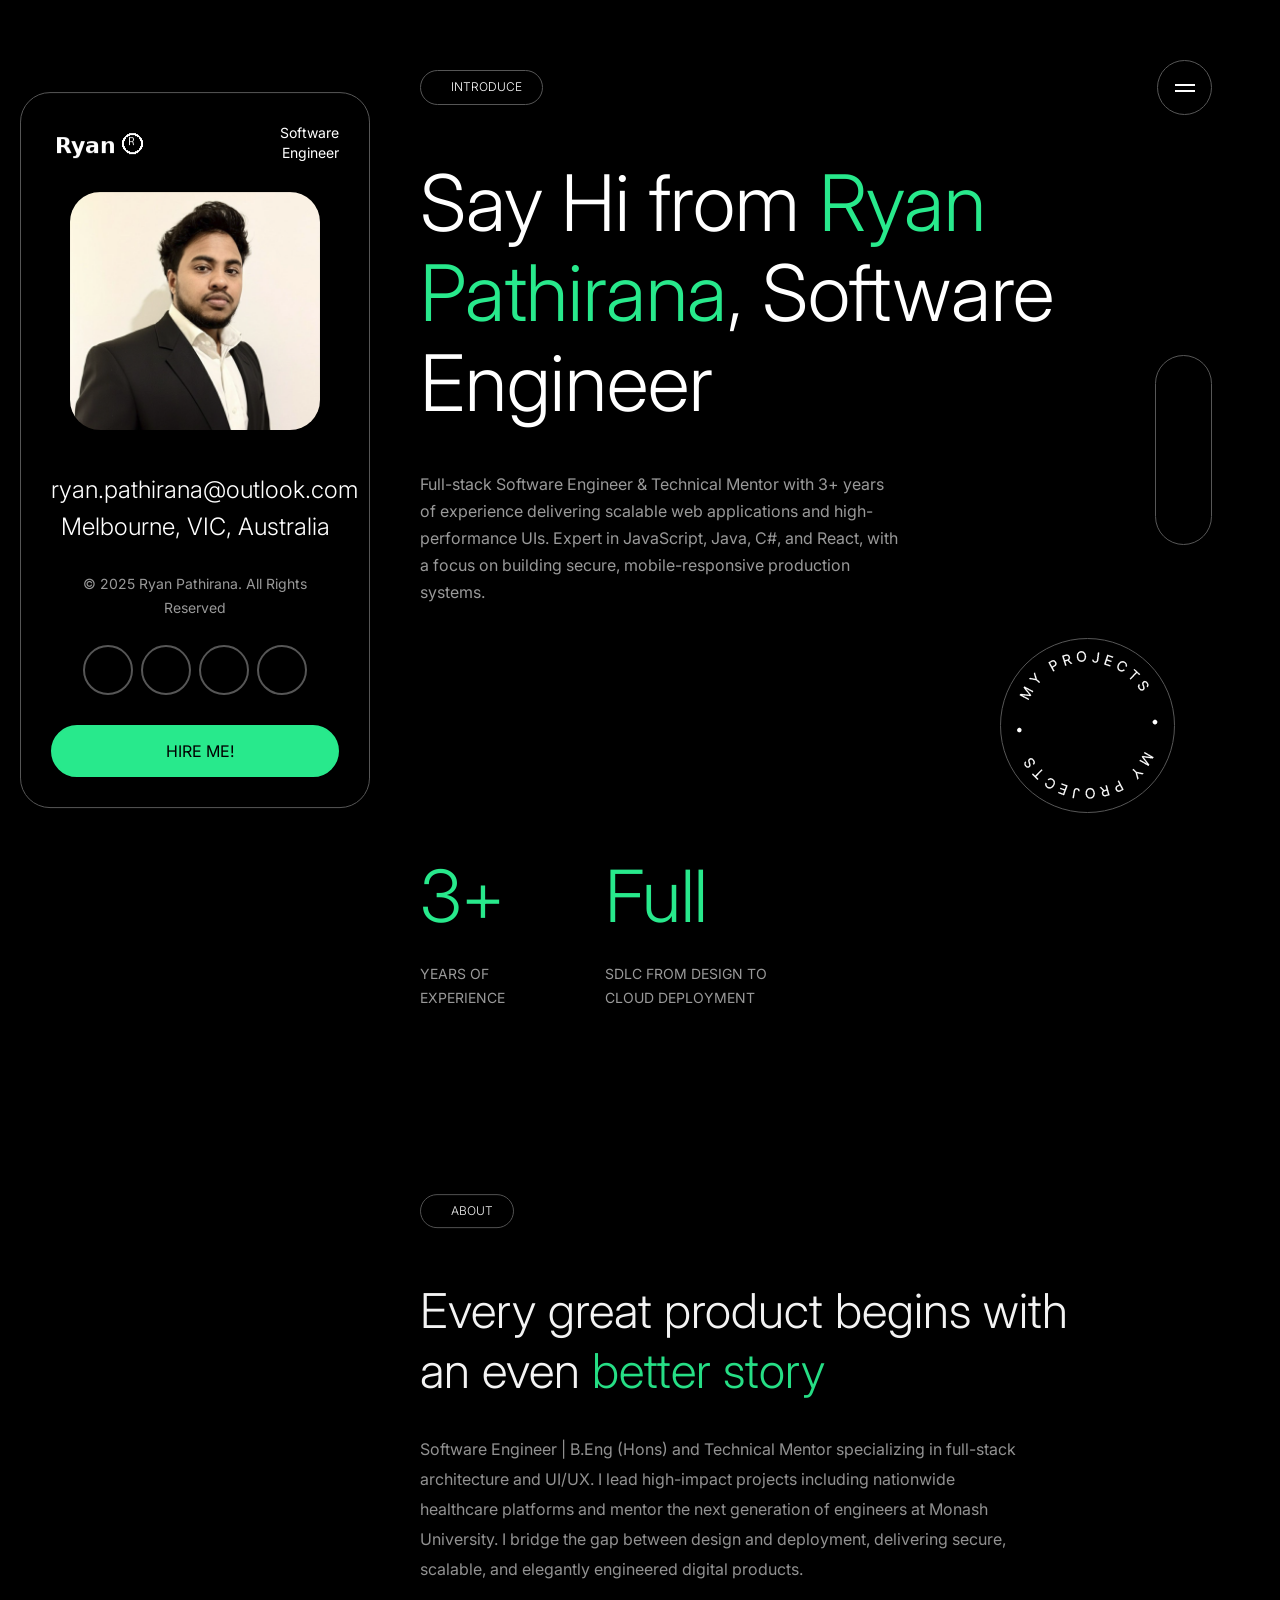
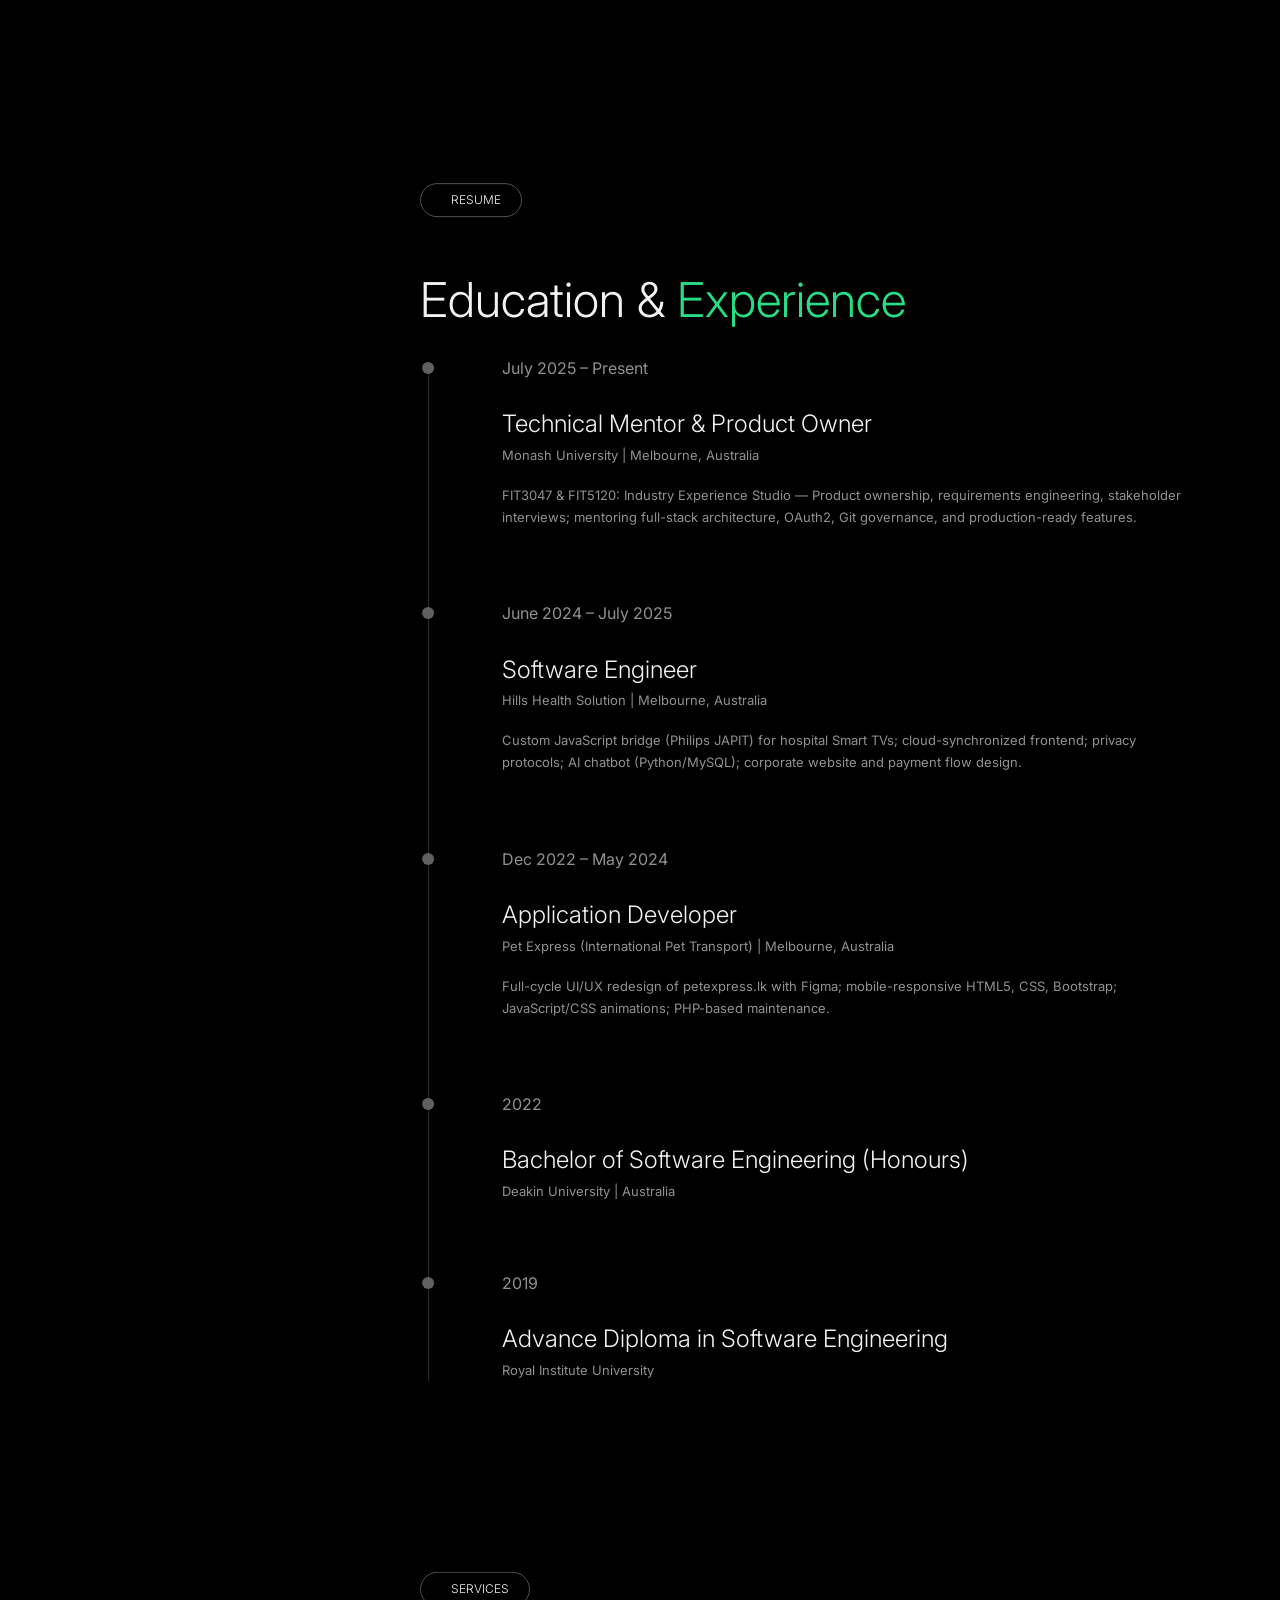
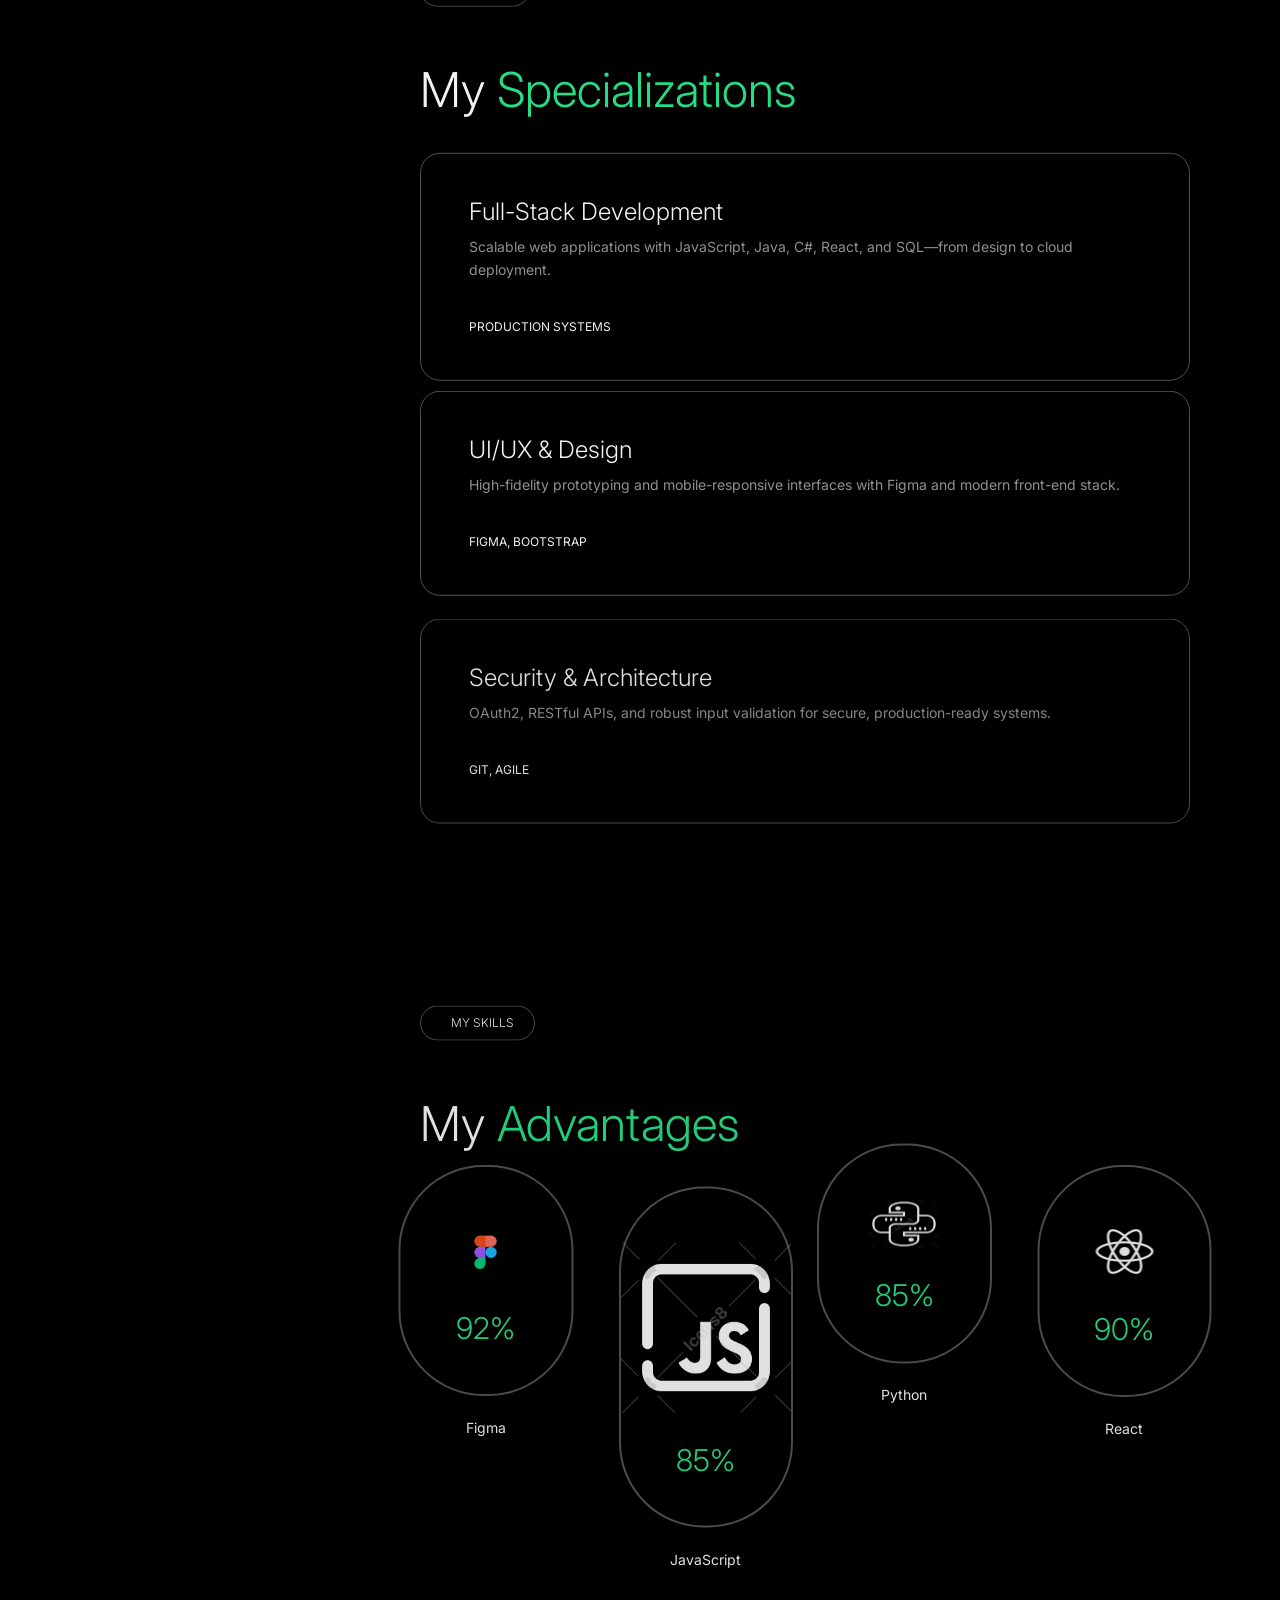
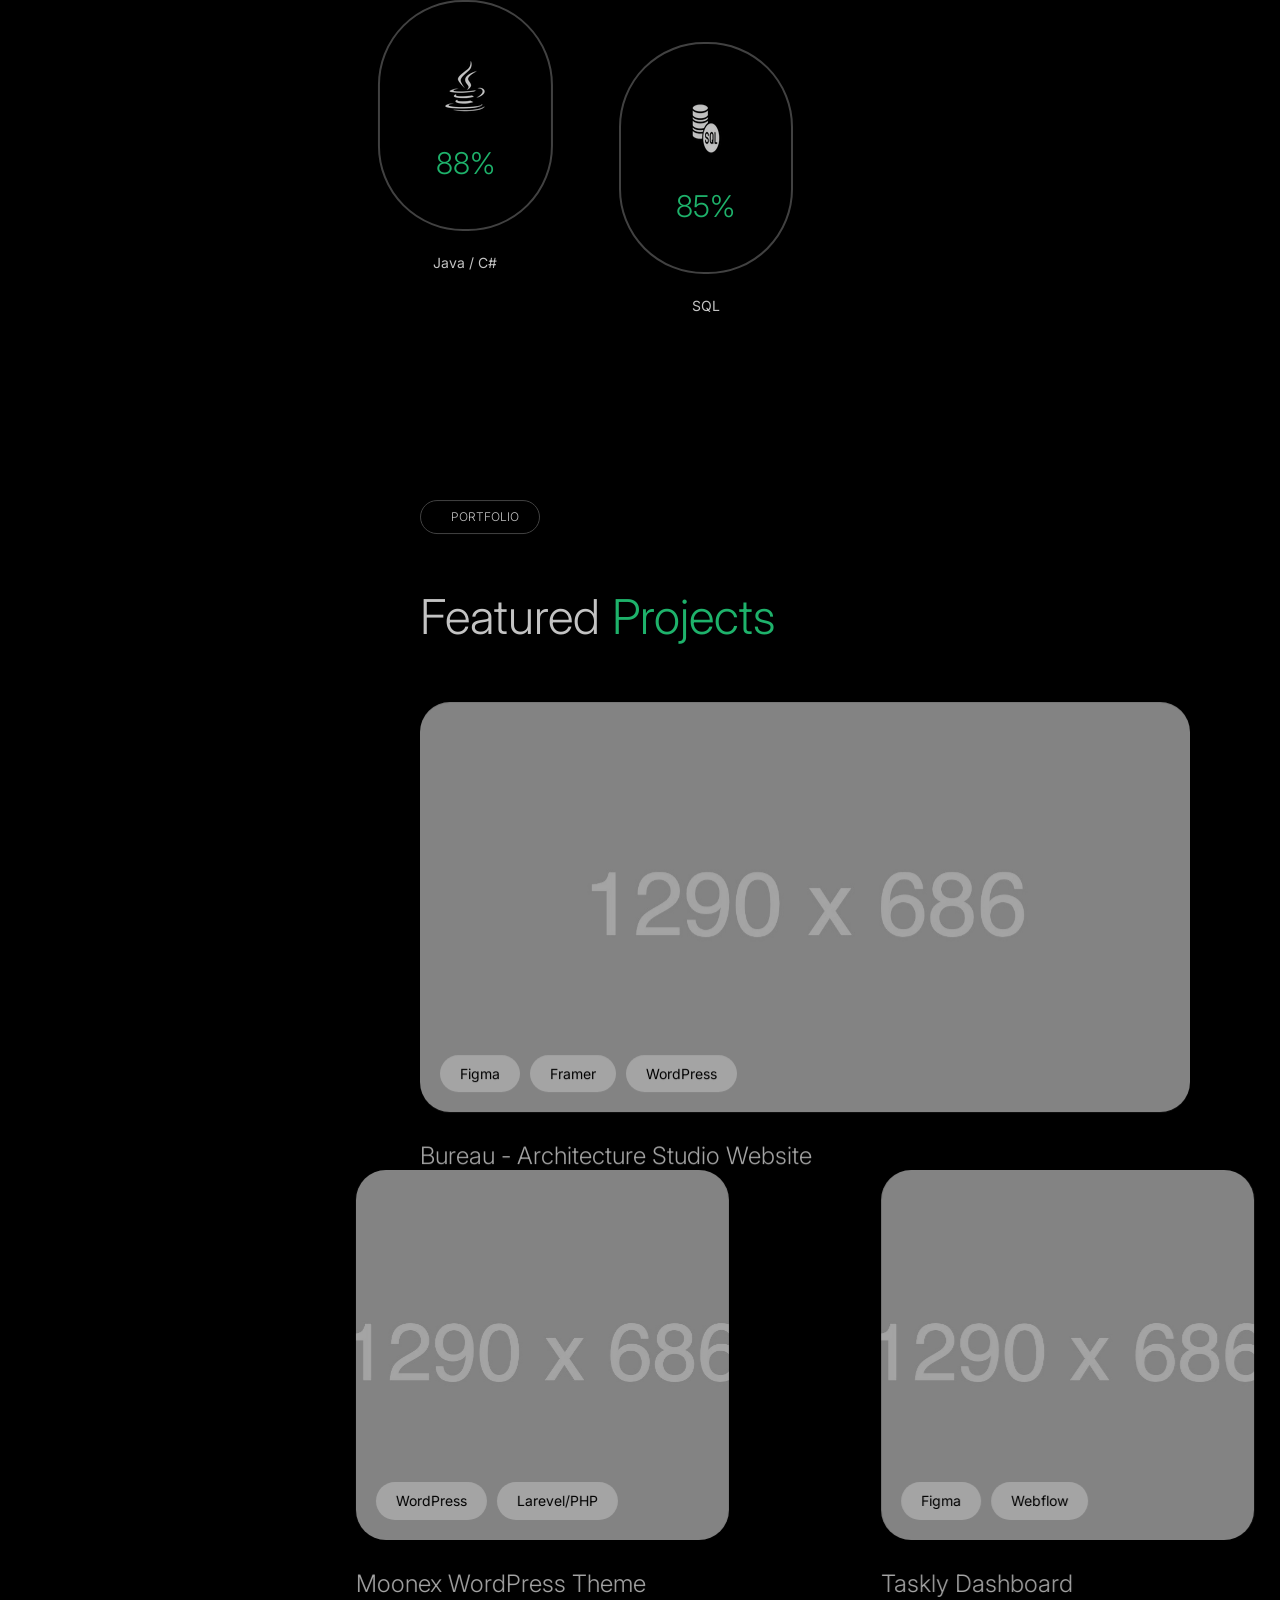
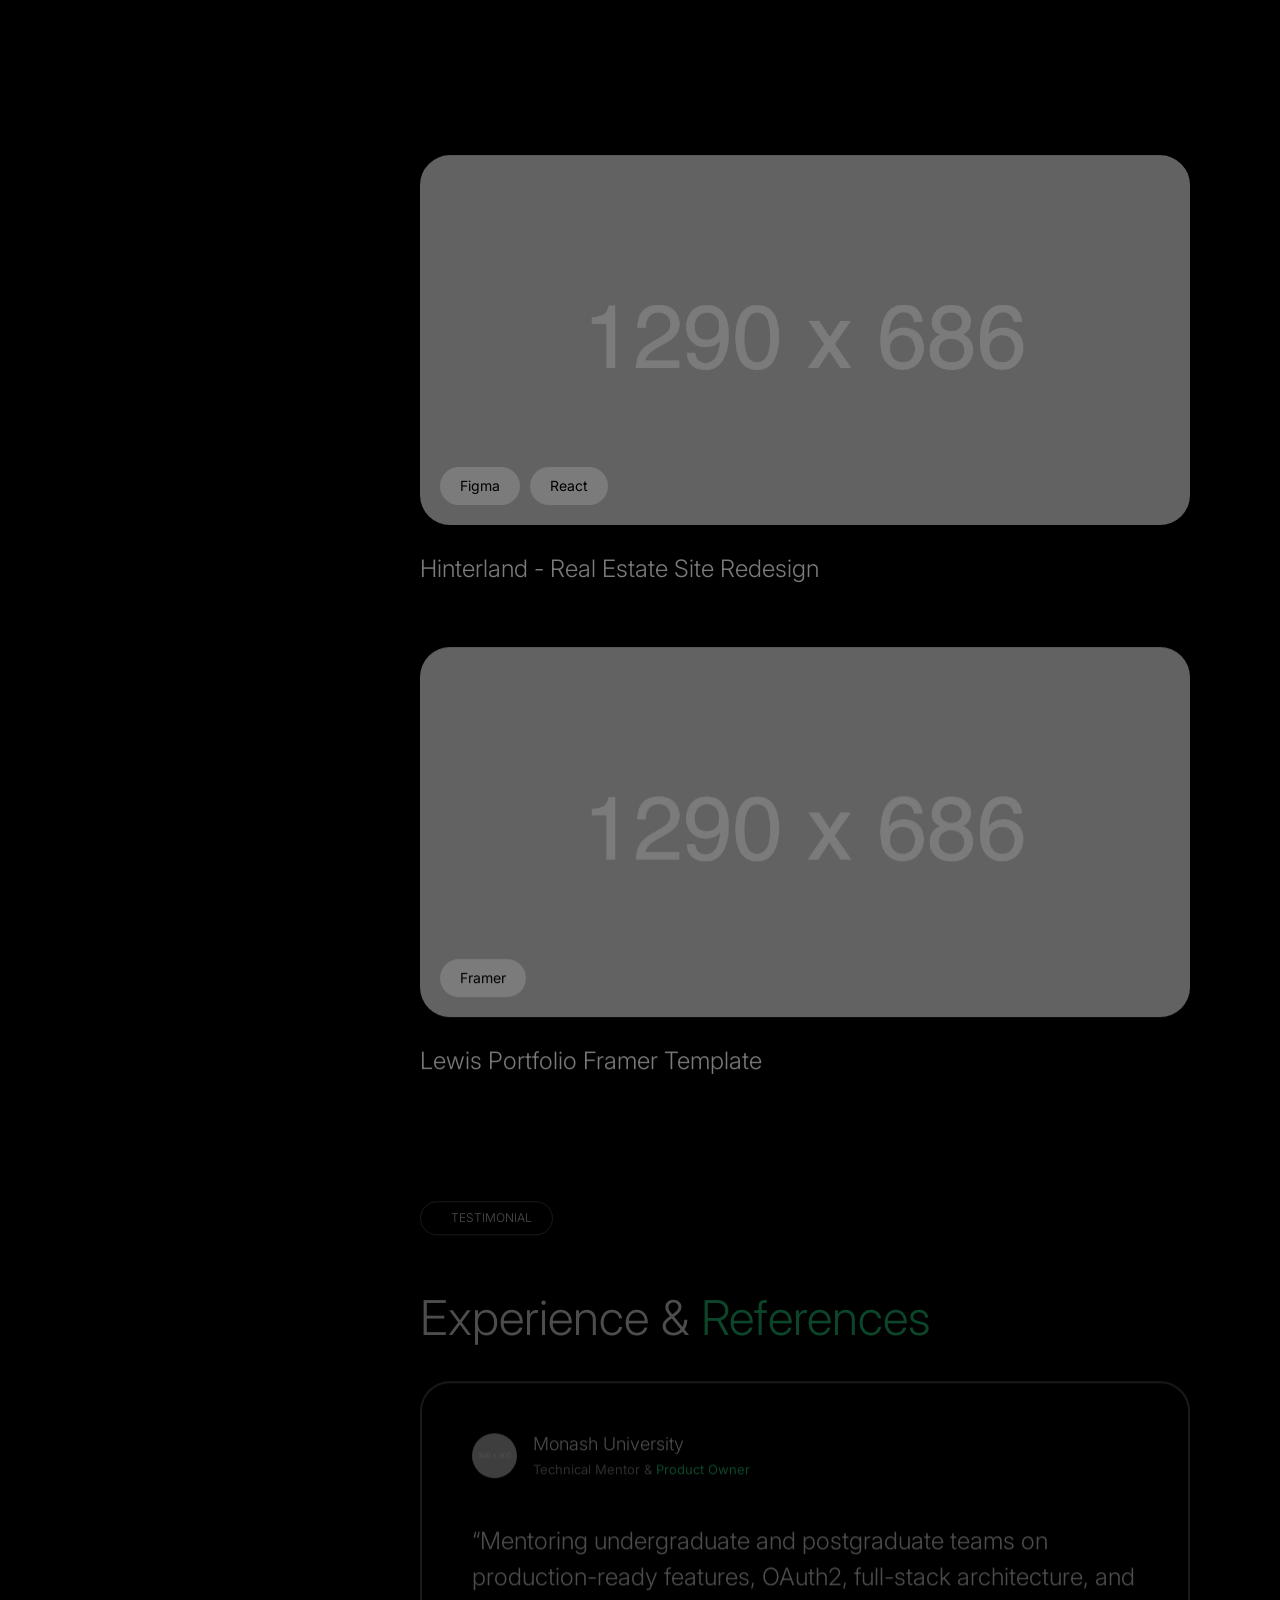
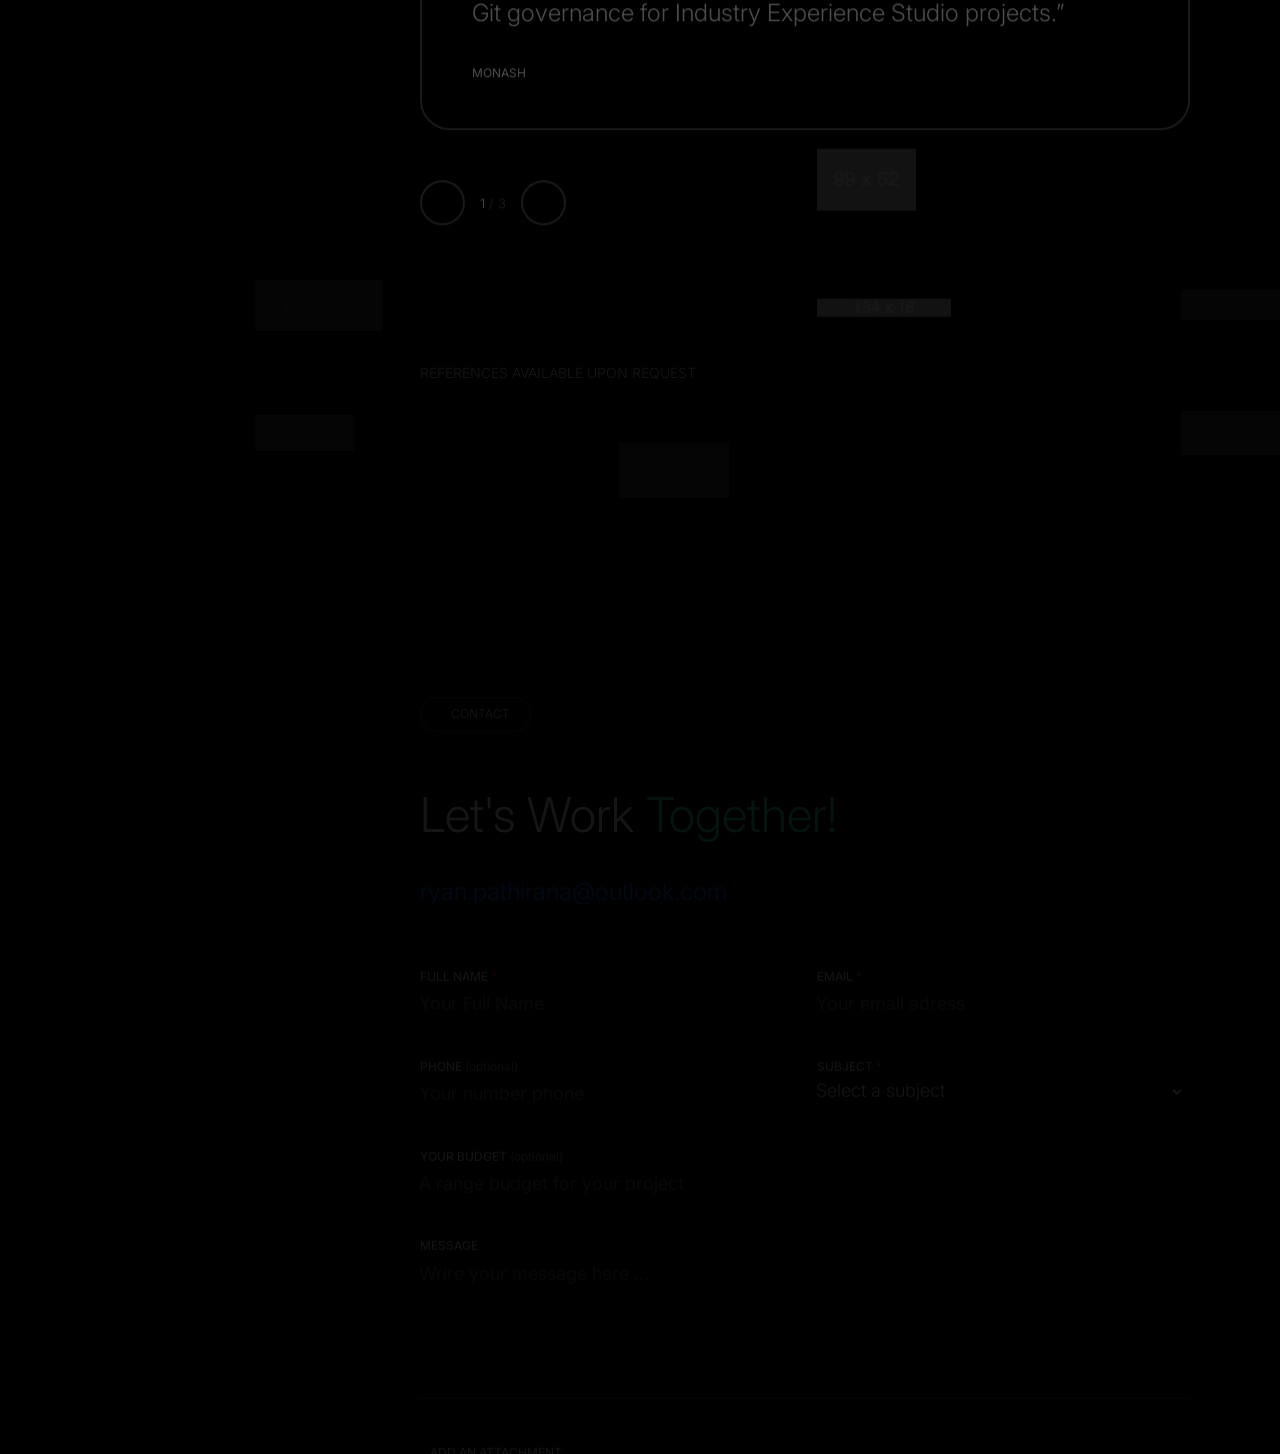
==== mainfiles/index.html @ 14478c46 "Initial portfolio - Ryan Pathirana Made-with: Cursor" ====
<!DOCTYPE html>
<html lang="en">
<head>
    <meta charset="UTF-8">
    <meta http-equiv="X-UA-Compatible" content="IE=edge">
    <meta name="viewport" content="width=device-width, initial-scale=1.0">
    <title>Ryan Pathirana - Software Engineer</title>

    <link rel="icon" type="image/x-icon" href="./assets/images/favicon.png">



    <!-- Font -->
    <link rel="preconnect" href="https://fonts.googleapis.com">
    <link rel="preconnect" href="https://fonts.gstatic.com" crossorigin>
    <link href="https://fonts.googleapis.com/css2?family=Inter:wght@100;200;300;400;500;600;700;800;900&display=swap" rel="stylesheet">

    <!-- Stylesheet -->
    <link rel="stylesheet" href="https://maxst.icons8.com/vue-static/landings/line-awesome/line-awesome/1.3.0/css/line-awesome.min.css">
    <link href="./assets/css/bootstrap.min.css" rel="stylesheet">
    <link rel="stylesheet" href="./assets/css/owl.carousel.min.css">
    <link rel="stylesheet" href="./assets/css/owl.theme.default.min.css">
    <link rel="stylesheet" href="./assets/css/animate.min.css">
    <link rel="stylesheet" href="./assets/css/smooth-scrollbar.css">
    <link rel="stylesheet" href="./assets/css/lightbox.min.css">

    <link rel="stylesheet" href="./assets/css/style.css">
    <link rel="stylesheet" href="./assets/css/responsive.css">

</head>
<body class="home1-page">

   <!--  <video class="body-overlay" muted autoplay loop>
        <source src="./assets/images/video1.mp4" type="video/mp4">
    </video> -->

    <!-- Preloader -->
    <div class="page-loader">
        <div class="bounceball"></div>
    </div>

    <span class="icon-menu">
        <span class="bar"></span>
        <span class="bar"></span>
    </span>

    <!-- Side Menu Bar -->
    <div class="responsive-sidebar-menu">
        <div class="overlay"></div>
        <div class="sidebar-menu-inner">
            <div class="menu-wrap">
                <p>Menu</p>
                <ul class="menu scroll-nav-responsive d-flex">
                    <li>
                        <a class="scroll-to" href="#home">
                            <i class="las la-home"></i> <span>Home</span>
                        </a>
                    </li>
                    <li>
                        <a class="scroll-to" href="#about">
                            <i class="lar la-user"></i> <span>About</span>
                        </a>
                    </li>
                    <li>
                        <a class="scroll-to" href="#resume">
                            <i class="las la-briefcase"></i> <span>Resume</span>
                        </a>
                    </li>
                    <li>
                        <a class="scroll-to" href="#services">
                            <i class="las la-stream"></i> <span>Services</span>
                        </a>
                    </li>
                    <li>
                        <a class="scroll-to" href="#skills">
                            <i class="las la-shapes"></i> <span>Skills</span>
                        </a>
                    </li>
                    <li>
                        <a class="scroll-to" href="#portfolio">
                            <i class="las la-grip-vertical"></i> <span>Portfolios</span>
                        </a>
                    </li>
                    <li>
                        <a class="scroll-to" href="#testimonial">
                            <i class="lar la-comment"></i> <span>Testimonial</span>
                        </a>
                    </li>
                    <li>
                        <a class="scroll-to" href="#contact">
                            <i class="las la-envelope"></i> <span>Contact</span>
                        </a>
                    </li>
                </ul>
            </div>


            <div class="sidebar-social">
                <p>Social</p>
                <ul class="social-links d-flex align-items-center">
                    <li>
                        <a href="https://www.linkedin.com/in/ryan-pathirana" target="_blank" rel="noopener"><i class="lab la-linkedin-in"></i></a>
                    </li>
                    <li>
                        <a href="https://github.com/rpath97" target="_blank" rel="noopener"><i class="lab la-github"></i></a>
                    </li>
                    <li>
                        <a href="https://www.behance.net/pathiranagepathirana" target="_blank" rel="noopener"><i class="lab la-behance"></i></a>
                    </li>
                </ul>
            </div>
        </div>
    </div>

    <ul class="menu scroll-nav d-flex">
        <li>
            <a class="scroll-to" href="#home">
                <span>Home</span> <i class="las la-home"></i>
            </a>
        </li>
        <li>
            <a class="scroll-to" href="#about">
                <span>About</span> <i class="lar la-user"></i>
            </a>
        </li>
        <li>
            <a class="scroll-to" href="#resume">
                <span>Resume</span> <i class="las la-briefcase"></i>
            </a>
        </li>
        <li>
            <a class="scroll-to" href="#services">
                <span>Services</span> <i class="las la-stream"></i>
            </a>
        </li>
        <li>
            <a class="scroll-to" href="#skills">
                <span>Skills</span> <i class="las la-shapes"></i>
            </a>
        </li>
        <li>
            <a class="scroll-to" href="#portfolio">
                <span>Portfolios</span> <i class="las la-grip-vertical"></i>
            </a>
        </li>
        <li>
            <a class="scroll-to" href="#testimonial">
                <span>Testimonial</span> <i class="lar la-comment"></i>
            </a>
        </li>
        <li>
            <a class="scroll-to" href="#contact">
                <span>Contact</span> <i class="las la-envelope"></i>
            </a>
        </li>
    </ul>

    <div class="left-sidebar">
        <div class="sidebar-header d-flex align-items-center justify-content-between">
             <img src="./assets/images/logo.png" alt="Ryan"> 
            <span class="designation">Software Engineer</span>
        </div>
        <img class="me" src="./assets/images/me.png" alt="Ryan Pathirana">
        <h2 class="email">ryan.pathirana@outlook.com</h2>
        <h2 class="address">Melbourne, VIC, Australia</h2>
        <p class="copyright">&copy; 2025 Ryan Pathirana. All Rights Reserved</p>
        <ul class="social-profile d-flex align-items-center flex-wrap justify-content-center">
            <li>
                <a href="https://www.linkedin.com/in/ryan-pathirana" target="_blank" rel="noopener" aria-label="LinkedIn"><i class="lab la-linkedin-in"></i></a>
            </li>
            <li>
                <a href="https://github.com/rpath97" target="_blank" rel="noopener" aria-label="GitHub"><i class="lab la-github"></i></a>
            </li>
            <li>
                <a href="https://www.behance.net/pathiranagepathirana" target="_blank" rel="noopener" aria-label="Behance"><i class="lab la-behance"></i></a>
            </li>
            <li>
                <a href="mailto:ryan.pathirana@outlook.com" aria-label="Email"><i class="las la-envelope"></i></a>
            </li>
        </ul>
        <a href="#contact" class="theme-btn">
            <i class="las la-envelope"></i> Hire Me!
        </a>
    </div>
    <!-- Main Section -->
    <main class="drake-main">
        <div id="smooth-wrapper">
            <div id="smooth-content">

                <div class="left-sidebar">
                    <div class="sidebar-header d-flex align-items-center justify-content-between">
                        <!-- <img src="./assets/images/logo.png" alt="Ryan"> -->
                        <span class="designation">Software Engineer</span>
                    </div>
                    <img class="me" src="./assets/images/me.png" alt="Ryan Pathirana">
                    <h2 class="email">ryan.pathirana@outlook.com</h2>
                    <h2 class="address">Melbourne, VIC, Australia</h2>
                    <p class="copyright">&copy; 2025 Ryan Pathirana. All Rights Reserved</p>
                    <ul class="social-profile d-flex align-items-center flex-wrap justify-content-center">
                        <li>
                            <a href="https://www.linkedin.com/in/ryan-pathirana" target="_blank" rel="noopener" aria-label="LinkedIn"><i class="lab la-linkedin-in"></i></a>
                        </li>
                        <li>
                            <a href="https://github.com/rpath97" target="_blank" rel="noopener" aria-label="GitHub"><i class="lab la-github"></i></a>
                        </li>
                        <li>
                            <a href="https://www.behance.net/pathiranagepathirana" target="_blank" rel="noopener" aria-label="Behance"><i class="lab la-behance"></i></a>
                        </li>
                        <li>
                            <a href="mailto:ryan.pathirana@outlook.com" aria-label="Email"><i class="las la-envelope"></i></a>
                        </li>
                    </ul>
                    <a href="#contact" class="theme-btn">
                        <i class="las la-envelope"></i> Hire Me!
                    </a>
                </div>

                <!-- Hero Section -->
                <section class="hero-section page-section scroll-to-page" id="home">

                    <div class="custom-container">
                        <div class="hero-content content-width">
                            <div class="section-header">
                                <h4 class="subtitle scroll-animation" data-animation="fade_from_bottom">
                                    <i class="las la-home"></i> Introduce
                                </h4>
                                <h1 class="scroll-animation" data-animation="fade_from_bottom">Say Hi from <span>Ryan Pathirana</span>, Software Engineer</h1>
                            </div>
                            <p class="scroll-animation" data-animation="fade_from_bottom">Full-stack Software Engineer & Technical Mentor with 3+ years of experience delivering scalable web applications and high-performance UIs. Expert in JavaScript, Java, C#, and React, with a focus on building secure, mobile-responsive production systems.</p>
                            <a href="#portfolio" 
                                class="go-to-project-btn scroll-to scroll-animation" 
                                data-animation="rotate_up">
                                <img src="./assets/images/round-text.png" alt="Rounded Text">
                                <i class="las la-arrow-down"></i>
                            </a>
        
                            <div class="facts d-flex">
                                <div class="left scroll-animation" data-animation="fade_from_left">
                                    <h1>3+</h1>
                                    <p>Years of <br>Experience</p>
                                </div>
                                <div class="right scroll-animation" data-animation="fade_from_right">
                                    <h1>Full</h1>
                                    <p>SDLC from design to <br>cloud deployment</p>
                                </div>
                            </div>
                        </div>
                    </div>
                </section>
        
                <!-- About Section -->
                <section class="about-area page-section scroll-to-page" id="about">
                    <div class="custom-container">
                        <div class="about-content content-width">
                            <div class="section-header">
                                <h4 class="subtitle scroll-animation" data-animation="fade_from_bottom">
                                    <i class="lar la-user"></i> About
                                </h4>
                                <h1 class="scroll-animation" data-animation="fade_from_bottom">Every great product begins with<br>
                                    an even <span>better story</span></h1>
                            </div>
                            <p class="scroll-animation" data-animation="fade_from_bottom">Software Engineer | B.Eng (Hons) and Technical Mentor 
                                specializing in full-stack architecture and UI/UX. 
                                I lead high-impact projects including nationwide
                                 healthcare platforms and mentor the next generation
                                  of engineers at Monash University.
                                 I bridge the gap between design and deployment, 
                                 delivering secure, scalable, and elegantly 
                                 engineered digital products.</p>
                        </div>
                    </div>
                </section>
        
                <!-- Resume Section -->
                <section class="resume-area page-section scroll-to-page" id="resume">
                    <div class="custom-container">
                        <div class="resume-content content-width">
                            <div class="section-header">
                                <h4 class="subtitle scroll-animation" data-animation="fade_from_bottom">
                                    <i class="las la-briefcase"></i> Resume
                                </h4>
                                <h1 class="scroll-animation" data-animation="fade_from_bottom">Education & <span>Experience</span></h1>
                            </div>
        
                            <div class="resume-timeline">
                                <div class="item scroll-animation" data-animation="fade_from_right">
                                    <span class="date">July 2025 – Present</span>
                                    <h2>Technical Mentor & Product Owner</h2>
                                    <p>Monash University | Melbourne, Australia</p>
                                    <p class="mb-1">FIT3047 & FIT5120: Industry Experience Studio — Product ownership, requirements engineering, stakeholder interviews; mentoring full-stack architecture, OAuth2, Git governance, and production-ready features.</p>
                                </div>
                                <div class="item scroll-animation" data-animation="fade_from_right">
                                    <span class="date">June 2024 – July 2025</span>
                                    <h2>Software Engineer</h2>
                                    <p>Hills Health Solution | Melbourne, Australia</p>
                                    <p class="mb-1">Custom JavaScript bridge (Philips JAPIT) for hospital Smart TVs; cloud-synchronized frontend; privacy protocols; AI chatbot (Python/MySQL); corporate website and payment flow design.</p>
                                </div>
                                <div class="item scroll-animation" data-animation="fade_from_right">
                                    <span class="date">Dec 2022 – May 2024</span>
                                    <h2>Application Developer</h2>
                                    <p>Pet Express (International Pet Transport) | Melbourne, Australia</p>
                                    <p class="mb-1">Full-cycle UI/UX redesign of petexpress.lk with Figma; mobile-responsive HTML5, CSS, Bootstrap; JavaScript/CSS animations; PHP-based maintenance.</p>
                                </div>
                                <div class="item scroll-animation" data-animation="fade_from_right">
                                    <span class="date">2022</span>
                                    <h2>Bachelor of Software Engineering (Honours)</h2>
                                    <p>Deakin University | Australia</p>
                                </div>
                                <div class="item scroll-animation" data-animation="fade_from_right">
                                    <span class="date">2019</span>
                                    <h2>Advance Diploma in Software Engineering</h2>
                                    <p>Royal Institute University</p>
                                </div>
                            </div>
        
                        </div>
                    </div>
                </section>
        
                <!-- Services Section -->
                <section class="services-area page-section scroll-to-page" id="services">
                    <div class="custom-container">
                        <div class="services-content content-width">
                            <div class="section-header">
                                <h4 class="subtitle scroll-animation" data-animation="fade_from_bottom">
                                    <i class="las la-stream"></i> Services
                                </h4>
                                <h1 class="scroll-animation" data-animation="fade_from_bottom">My <span>Specializations</span></h1>
                            </div>
        
                            <div class="services-items">
                                <div class="service-item scroll-animation" data-animation="fade_from_bottom">
                                    <i class="las la-code"></i>
                                    <h2>Full-Stack Development</h2>
                                    <p>Scalable web applications with JavaScript, Java, C#, React, and SQL—from design to cloud deployment.</p>
                                    <span class="projects">Production systems</span>
                                </div>
                                <div class="service-item scroll-animation" data-animation="fade_from_bottom">
                                    <i class="las la-bezier-curve"></i>
                                    <h2>UI/UX & Design</h2>
                                    <p>High-fidelity prototyping and mobile-responsive interfaces with Figma and modern front-end stack.</p>
                                    <span class="projects">Figma, Bootstrap</span>
                                </div>
                                <div class="service-item scroll-animation" data-animation="fade_from_bottom">
                                    <i class="las la-shield-alt"></i>
                                    <h2>Security & Architecture</h2>
                                    <p>OAuth2, RESTful APIs, and robust input validation for secure, production-ready systems.</p>
                                    <span class="projects">Git, Agile</span>
                                </div>
                            </div>
        
                        </div>
                    </div>
                </section>
        
                <!-- Skills Section -->
                <section class="skills-area page-section scroll-to-page" id="skills">
                    <div class="custom-container">
                        <div class="skills-content content-width">
                            <div class="section-header">
                                <h4 class="subtitle scroll-animation" data-animation="fade_from_bottom">
                                    <i class="las la-shapes"></i> my skills
                                </h4>
                                <h1 class="scroll-animation" data-animation="fade_from_bottom">My <span>Advantages</span></h1>
                            </div>
        
                            <div class="row skills text-center">
                                <div class="col-md-3 scroll-animation" data-animation="fade_from_left">
                                    <div class="skill">
                                        <div class="skill-inner">
                                            <img class="figma-logo" src="./assets/images/figma-skill.png" alt="Figma">
                                            <h1 class="percent">92%</h1>
                                        </div>
                                        <p class="name">Figma</p>
                                    </div>
                                </div>
                                <div class="col-md-3 scroll-animation" data-animation="fade_from_bottom">
                                    <div class="skill">
                                        <div class="skill-inner">
                                            <img src="./assets/images/javascript.png" alt="JavaScript">
                                            <h1 class="percent">85%</h1>
                                        </div>
                                        <p class="name">JavaScript</p>
                                    </div>
                                </div>
                                <div class="col-md-3 scroll-animation" data-animation="fade_from_top">
                                    <div class="skill">
                                        <div class="skill-inner">
                                            <img src="./assets/images/python.png" alt="Python">
                                            <h1 class="percent">85%</h1>
                                        </div>
                                        <p class="name">Python</p>
                                    </div>
                                </div>
                                <div class="col-md-3 scroll-animation" data-animation="fade_from_right">
                                    <div class="skill">
                                        <div class="skill-inner">
                                            <img src="./assets/images/react-skill.png" alt="React">
                                            <h1 class="percent">90%</h1>
                                        </div>
                                        <p class="name">React</p>
                                    </div>
                                </div>
                                <div class="col-md-3 scroll-animation" data-animation="fade_from_left">
                                    <div class="skill">
                                        <div class="skill-inner">
                                            <img src="./assets/images/javacsharp.png" alt="Java / C#">
                                            <h1 class="percent">88%</h1>
                                        </div>
                                        <p class="name">Java / C#</p>
                                    </div>
                                </div>
                                <div class="col-md-3 scroll-animation" data-animation="fade_from_bottom">
                                    <div class="skill">
                                        <div class="skill-inner">
                                            <img src="./assets/images/sql.png" alt="SQL">
                                            <h1 class="percent">85%</h1>
                                        </div>
                                        <p class="name">SQL</p>
                                    </div>
                                </div>
                            </div>
        
                        </div>
                    </div>
                </section>
        
                <!-- Portfolio Section -->
                <section class="portfolio-area page-section scroll-to-page" id="portfolio">
                    <div class="custom-container">
                        <div class="portfolio-content content-width">
                            <div class="section-header">
                                <h4 class="subtitle scroll-animation" data-animation="fade_from_bottom">
                                    <i class="las la-grip-vertical"></i> portfolio
                                </h4>
                                <h1 class="scroll-animation" data-animation="fade_from_bottom">Featured <span>Projects</span></h1>
                            </div>
        
                            <div class="row portfolio-items">
                                <div class="col-md-12 scroll-animation" data-animation="fade_from_bottom">
                                    <div class="portfolio-item portfolio-full">
                                        <div class="portfolio-item-inner">
                                            <a href="./assets/images/portfolio1.jpg" data-lightbox="example-1">
                                                <img src="./assets/images/portfolio1.jpg" alt="Portfolio">
                                            </a>
        
                                            <ul class="portfolio-categories">
                                                <li>
                                                    <a href="">Figma</a>
                                                </li>
                                                <li>
                                                    <a href="">Framer</a>
                                                </li>
                                                <li>
                                                    <a href="">WordPress</a>
                                                </li>
                                            </ul>
                                        </div>
                                        <h2><a href="">Bureau - Architecture Studio Website</a></h2>
                                    </div>
                                </div>
        
                                <div class="col-md-6 scroll-animation" data-animation="fade_from_left">
                                    <div class="portfolio-item portfolio-half">
                                        <div class="portfolio-item-inner">
                                            <a href="./assets/images/portfolio2.jpg" data-lightbox="example-1">
                                                <img src="./assets/images/portfolio2.jpg" alt="Portfolio">
                                            </a>

                                            <img src="./assets/images/portfolio2.jpg" alt="Portfolio">
        
                                            <ul class="portfolio-categories">
                                                <li>
                                                    <a href="">WordPress</a>
                                                </li>
                                                <li>
                                                    <a href="">Larevel/PHP</a>
                                                </li>
                                            </ul>
                                        </div>
                                        <h2><a href="">Moonex WordPress Theme</a></h2>
                                    </div>
                                </div>
        
                                <div class="col-md-6 scroll-animation" data-animation="fade_from_right">
                                    <div class="portfolio-item portfolio-half">
                                        <div class="portfolio-item-inner">
                                            <a href="./assets/images/portfolio3.jpg" data-lightbox="example-1">
                                                <img src="./assets/images/portfolio3.jpg" alt="Portfolio">
                                            </a>
        
                                            <ul class="portfolio-categories">
                                                <li>
                                                    <a href="">Figma</a>
                                                </li>
                                                <li>
                                                    <a href="">Webflow</a>
                                                </li>
                                            </ul>
                                        </div>
                                        <h2><a href="">Taskly Dashboard</a></h2>
                                    </div>
                                </div>
        
                                <div class="col-md-12 scroll-animation" data-animation="fade_from_bottom">
                                    <div class="portfolio-item portfolio-half">
                                        <div class="portfolio-item-inner">
                                            <a href="./assets/images/portfolio4.jpg" data-lightbox="example-1">
                                                <img src="./assets/images/portfolio4.jpg" alt="portfolio">
                                            </a>
        
                                            <ul class="portfolio-categories">
                                                <li>
                                                    <a href="">Figma</a>
                                                </li>
                                                <li>
                                                    <a href="">React</a>
                                                </li>
                                            </ul>
                                        </div>
                                        <h2><a href="">Hinterland - Real Estate Site Redesign</a></h2>
                                    </div>
                                </div>
        
                                <div class="col-md-12 scroll-animation" data-animation="fade_from_bottom">
                                    <div class="portfolio-item portfolio-half">
                                        <div class="portfolio-item-inner">
                                            <a href="./assets/images/portfolio5.jpg" data-lightbox="example-1">
                                                <img src="./assets/images/portfolio5.jpg" alt="portfolio">
                                            </a>
        
                                            <ul class="portfolio-categories">
                                                <li>
                                                    <a href="">Framer</a>
                                                </li>
                                            </ul>
                                        </div>
                                        <h2><a href="">Lewis Portfolio Framer Template</a></h2>
                                    </div>
                                </div>
                            </div>
        
                        </div>
                    </div>
                </section>
        
                <!-- Testimonial Section -->
                <section class="testimonial-area page-section scroll-to-page" id="testimonial">
                    <div class="custom-container">
                        <div class="testimonial-content content-width">
                            <div class="section-header">
                                <h4 class="subtitle scroll-animation" data-animation="fade_from_bottom">
                                    <i class="lar la-comment"></i> testimonial
                                </h4>
                                <h1 class="scroll-animation" data-animation="fade_from_bottom">Experience & <span>References</span></h1>
                            </div>
                            <div class="testimonial-slider-wrap scroll-animation" data-animation="fade_from_bottom">
                                <div class="owl-carousel testimonial-slider owl-theme">
                                    <div class="testimonial-item">
                                        <div class="testimonial-item-inner">
                                            <div class="author d-flex align-items-center">
                                                <img src="./assets/images/testimonial-1.jpg" alt="portfolio">
                                                <div class="right">
                                                    <h3>Monash University</h3>
                                                    <p class="designation">Technical Mentor & <span>Product Owner</span></p>
                                                </div>
                                            </div>
                                            <p>“Mentoring undergraduate and postgraduate teams on production-ready features, OAuth2, full-stack architecture, and Git governance for Industry Experience Studio projects.”</p>
                                            <a href="https://www.monash.edu" target="_blank" rel="noopener" class="project-btn">Monash</a>
                                        </div>
                                    </div>
                                    <div class="testimonial-item">
                                        <div class="testimonial-item-inner">
                                            <div class="author d-flex align-items-center">
                                                <img src="./assets/images/testimonial-2.jpg" alt="portfolio">
                                                <div class="right">
                                                    <h3>Hills Health Solution</h3>
                                                    <p class="designation">Software Engineer <span>Melbourne</span></p>
                                                </div>
                                            </div>
                                            <p>“Full-stack system engineering for hospital Smart TVs, cloud-synchronized frontends, privacy protocols, and AI-powered chatbot—pilot deployment at New Footscray Hospital.”</p>
                                            <a href="#portfolio" class="project-btn">Projects</a>
                                        </div>
                                    </div>
                                    <div class="testimonial-item">
                                        <div class="testimonial-item-inner">
                                            <div class="author d-flex align-items-center">
                                                <img src="./assets/images/testimonial-3.jpg" alt="portfolio">
                                                <div class="right">
                                                    <h3>Pet Express</h3>
                                                    <p class="designation">Application Developer <span>petexpress.lk</span></p>
                                                </div>
                                            </div>
                                            <p>“Full-cycle UI/UX redesign with Figma; mobile-responsive architecture with HTML5, CSS, Bootstrap; JavaScript animations and PHP-based maintenance for international clients.”</p>
                                            <a href="#portfolio" class="project-btn">Portfolio</a>
                                        </div>
                                    </div>
                                </div>
                                <div class="testimonial-footer-nav">
                                    <div class="testimonial-nav d-flex align-items-center">
                                        <button class="prev"><i class="las la-angle-left"></i></button>
                                        <div id="testimonial-slide-count"></div>
                                        <button class="next"><i class="las la-angle-right"></i></button>
                                    </div>
                                </div>
                            </div>
                            <div class="clients-logos">
                                <h4 class="scroll-animation" data-animation="fade_from_bottom">References available upon request</h4>
                                <div class="row align-items-center">
                                    <div class="col-md-3 scroll-animation" data-animation="fade_from_left">
                                        <img src="./assets/images/client-1.png" alt="client">
                                    </div>
                                    <div class="col-md-3 scroll-animation" data-animation="fade_from_bottom">
                                        <img src="./assets/images/client-2.png" alt="client">
                                    </div>
                                    <div class="col-md-3 scroll-animation" data-animation="fade_from_top">
                                        <img src="./assets/images/client-3.png" alt="client">
                                    </div>
                                    <div class="col-md-3 scroll-animation" data-animation="fade_from_right">
                                        <img src="./assets/images/client-4.png" alt="client">
                                    </div>
                                    <div class="col-md-3 scroll-animation" data-animation="fade_from_left">
                                        <img src="./assets/images/client-5.png" alt="client">
                                    </div>
                                    <div class="col-md-3 scroll-animation" data-animation="fade_from_bottom">
                                        <img src="./assets/images/client-6.png" alt="client">
                                    </div>
                                    <div class="col-md-3 scroll-animation" data-animation="fade_from_top">
                                        <img src="./assets/images/client-7.png" alt="client">
                                    </div>
                                    <div class="col-md-3 scroll-animation" data-animation="fade_from_right">
                                        <img src="./assets/images/client-8.png" alt="client">
                                    </div>
                                </div>
                            </div>
                        </div>
                    </div>
                </section>
                <!-- Pricing Section -->
                <!--
                <section class="pricing-area page-section scroll-to-page" id="pricing">
                    <div class="custom-container">
                        <div class="pricing-content content-width">
                            <div class="section-header">
                                <h4 class="subtitle scroll-animation" data-animation="fade_from_bottom">
                                    <i class="las la-dollar-sign"></i> pricing
                                </h4>
                                <h1 class="scroll-animation" data-animation="fade_from_bottom">My <span>Pricing</span></h1>
                            </div>
                            <div class="pricing-table-items">
                                <div class="row">
                                    <div class="col-md-6 scroll-animation" data-animation="fade_from_left">
                                        <div class="pricing-table">
                                            <div class="pricing-table-header">
                                                <div class="top d-flex justify-content-between align-items-start">
                                                    <h4>basic</h4>
                                                    <p class="text-right">Have design ready to build?<br>
                                                        or small budget</p>
                                                </div>
                                                <h1>$69 <span>/ hour</span></h1>
                                            </div>
                                            <ul class="feature-lists">
                                                <li>Need your wireframe</li>
                                                <li>Design with Figma, Framer</li>
                                                <li>Implement with Webflow, React, WordPress, Laravel/PHP</li>
                                                <li>Remote/Online</li>
                                                <li>Work in business days, no weekend.</li>
                                                <li>Support 6 months</li>
                                            </ul>
                                            <a href="" class="theme-btn">pick this package</a>
                                        </div>
                                    </div>
                                    <div class="col-md-6 scroll-animation" data-animation="fade_from_right">
                                        <div class="pricing-table">
                                            <div class="pricing-table-header">
                                                <div class="top d-flex justify-content-between align-items-start">
                                                    <h4>premium</h4>
                                                    <p class="text-right">Not have any design?<br>
                                                        Leave its for me</p>
                                                </div>
                                                <h1>$129 <span>/ hour</span></h1>
                                            </div>
                                            <ul class="feature-lists">
                                                <li>Don't need wireframe or anything</li>
                                                <li>Design with Figma, Framer from scratch</li>
                                                <li>Implement with Webflow, React, WordPress, Laravel/PHP</li>
                                                <li>Remote/Online</li>
                                                <li>Work with both weekend</li>
                                                <li>Support 12 months</li>
                                                <li>Your project alway be priority</li>
                                                <li>Customer care gifts</li>
                                            </ul>
                                            <a href="" class="theme-btn">pick this package</a>
                                        </div>
                                    </div>
                                </div>
                                <p class="info scroll-animation" data-animation="fade_from_bottom">
                                    Don't find any package match with your plan!<br>
                                    Want to setup a new tailor-made package for only you?. <a href="">Contact Us</a>
                                </p>
                            </div>
                        </div>
                    </div>
                </section>
                -->
                <!-- Contact Section -->
                <section class="contact-area page-section scroll-content" id="contact">
                    <div class="custom-container">
                        <div class="contact-content content-width">
                            <div class="section-header">
                                <h4 class="subtitle scroll-animation" data-animation="fade_from_bottom">
                                    <i class="las la-envelope"></i> contact
                                </h4>
                                <h1 class="scroll-animation" data-animation="fade_from_bottom">Let's Work <span>Together!</span></h1>
                            </div>
                            <h3 class="scroll-animation" data-animation="fade_from_bottom"><a href="mailto:ryan.pathirana@outlook.com">ryan.pathirana@outlook.com</a></h3>
                            <p id="required-msg">* Marked fields are required to fill.</p>

                            <form class="contact-form scroll-animation" data-animation="fade_from_bottom" method="POST" action="mailer.php">
                                <div class="alert alert-success messenger-box-contact__msg" style="display: none" role="alert">
                                    Your message was sent successfully.
                                </div>
                                <div class="row">
                                    <div class="col-md-6">
                                        <div class="input-group">
                                            <label for="full-name">full Name <sup>*</sup></label>
                                            <input type="text" name="full-name" id="full-name" placeholder="Your Full Name">
                                        </div>
                                    </div>
                                    <div class="col-md-6">
                                        <div class="input-group">
                                            <label for="email">Email <sup>*</sup></label>
                                            <input type="email" name="email" id="email" placeholder="Your email adress">
                                        </div>
                                    </div>
                                    <div class="col-md-6">
                                        <div class="input-group">
                                            <label for="phone-number">phone <span>(optional)</span></label>
                                            <input type="text" name="phone-number" id="phone-number" placeholder="Your number phone">
                                        </div>
                                    </div>
                                    <div class="col-md-6">
                                        <div class="input-group">
                                            <label for="subject">subject <sup>*</sup></label>
                                            <select name="subject" id="subject">
                                                <option value="">Select a subject</option>
                                                <option value="subject1">Subject 1</option>
                                                <option value="subject2">Subject 2</option>
                                                <option value="subject3">Subject 3</option>
                                            </select>
                                        </div>
                                    </div>
                                    <div class="col-md-12">
                                        <div class="input-group">
                                            <label for="budget">your budget <span>(optional)</span></label>
                                            <input type="number" name="budget" id="budget" placeholder="A range budget for your project">
                                        </div>
                                    </div>
                                    <div class="col-md-12">
                                        <div class="input-group">
                                            <label for="message">message</label>
                                            <textarea name="message" id="message" placeholder="Wrire your message here ..."></textarea>
                                        </div>
                                    </div>
                                    <div class="col-md-12">
                                        <div class="input-group upload-attachment">
                                            <div>
                                                <label for="upload-attachment">
                                                    <i class="las la-cloud-upload-alt"></i> add an attachment
                                                    <input type="file" name="file" id="upload-attachment">
                                                </label>
                                            </div>                                        
                                        </div>
                                    </div>
                                    <div class="col-md-12">
                                        <div class="input-group submit-btn-wrap">
                                            <button class="theme-btn" name="submit" type="submit" id="submit-form">send message</button>
                                        </div>
                                    </div>
                                </div>
                            </form>

                        </div>
                    </div>
                </section>
            </div>
        </div>
    </main>
        <script src="./assets/js/jquery.js"></script>
    <script src="./assets/js/bootstrap.bundle.min.js"></script>
    <script src="./assets/js/owl.carousel.js"></script>
    <script src="./assets/js/gsap.min.js"></script>
    <script src="./assets/js/ScrollTrigger.min.js"></script>
    <script src="./assets/js/ScrollToPlugin.min.js"></script>
    <script src="./assets/js/lightbox.min.js"></script>
        <script src="./assets/js/main.js"></script>
    <script src="./assets/js/ajax-form.js"></script>
</body>
</html>
---- mainfiles/assets/css/smooth-scrollbar.css ----
scrollbar,[scrollbar],[data-scrollbar]{display:block;position:relative;overflow:scroll}scrollbar .scroll-content,[scrollbar] .scroll-content,[data-scrollbar] .scroll-content{-webkit-transform:translate3d(0,0,0);transform:translate3d(0,0,0);will-change:transform}scrollbar.scrolling .scroll-content,[scrollbar].scrolling .scroll-content,[data-scrollbar].scrolling .scroll-content{pointer-events:none}scrollbar.scrolling .scroll-content .scroll-content,[scrollbar].scrolling .scroll-content .scroll-content,[data-scrollbar].scrolling .scroll-content .scroll-content{pointer-events:auto}scrollbar .scrollbar-track,[scrollbar] .scrollbar-track,[data-scrollbar] .scrollbar-track{position:absolute;opacity:0;z-index:1;-webkit-transition:opacity .5s 1s ease-out,background .5s ease-out;transition:opacity .5s 1s ease-out,background .5s ease-out;background:0 0}scrollbar .scrollbar-track.show,[scrollbar] .scrollbar-track.show,[data-scrollbar] .scrollbar-track.show,scrollbar .scrollbar-track:hover,[scrollbar] .scrollbar-track:hover,[data-scrollbar] .scrollbar-track:hover{opacity:1;-webkit-transition-delay:0s;transition-delay:0s}scrollbar .scrollbar-track:hover,[scrollbar] .scrollbar-track:hover,[data-scrollbar] .scrollbar-track:hover{background:rgba(222,222,222,.75)}scrollbar .scrollbar-track-x,[scrollbar] .scrollbar-track-x,[data-scrollbar] .scrollbar-track-x{bottom:0;left:0;width:100%;height:8px}scrollbar .scrollbar-track-y,[scrollbar] .scrollbar-track-y,[data-scrollbar] .scrollbar-track-y{top:0;right:0;width:8px;height:100%}scrollbar .scrollbar-thumb,[scrollbar] .scrollbar-thumb,[data-scrollbar] .scrollbar-thumb{position:absolute;top:0;left:0;width:8px;height:8px;background:rgba(0,0,0,.5);border-radius:4px}
---- mainfiles/assets/css/style.css ----
/* 
    -- Table of Content --

    * 01 - Menu
    * 02 - Responsive Sidebar Menu
    * 03 - Global Color
    * 04 - Header
    * 05 - Section Header
    * 06 - Left Sidebar
    * 07 - Hero Section
    * 08 - Home 3
    * 09 - Home 5
    * 10 - About
    * 11 - Resume
    * 12 - Services
    * 13 - Skills
    * 14 - Portfolio
    * 15 - Testimonial
    * 16 - Client
    * 17 - Pricing Table
    * 18 - Contact
    * 19 - Breadcrumb
    * 20 - Blog items
    * 21 - Blog Style 2
    * 22 - Blog Details
    * 23 - Comment
    * 24 - Comment Form
    * 25 - Footer
    * @Keyframe

*/
:root {
    --primary_color: #28e98c;
}
*,*::before,*::after {
    margin: 0;
    padding: 0;
    box-sizing: border-box;
}

body {
    font-family: 'Inter', sans-serif;
    font-size: 16px;
    scroll-behavior: smooth;
    color: #999999;
    background: #1f1f1f;
    line-height: 1.7;
    overflow-x: hidden;
    height: 100vh;
}
.bg-white {
    background: #fff;
}
img {
    max-width: 100%;
}
a {
    text-decoration: none;
}
.text-right {
    text-align: right;
}
ul {
    list-style: none;
    margin: 0;
    padding: 0;
}
.content-width {
    max-width: 770px;
    width: 100%;
    margin-left: auto;
}
.theme-btn {
    background: var(--primary_color);
    color: #000000;
    display: block;
    text-align: center;
    padding: 11px 58px 10px 58px;
    display: inline-flex;
    align-items: center;
    border-radius: 30px;
    justify-content: center;
    text-transform: uppercase;
    border: none;
    transition: .3s;
    cursor: pointer;
    border: 2px solid var(--primary_color);
}
.theme-btn i {
    font-size: 24px;
    margin-right: 10px;
    display: block;
    margin-bottom: 3px;
}
.theme-btn:hover {
    background: none;
    color: var(--primary_color);
}
.custom-container {
    max-width: 1130px;
    padding: 0 15px;
    margin: auto;
}
.subtitle {
    font-size: 12px;
    color: #ffffff;
    text-transform: uppercase;
    font-weight: 300;
    margin: 0;
    border: 1px solid #565656;
    padding: 9px 20px;
    border-radius: 30px;
    margin-bottom: 53px;
    display: inline-flex;
    align-items: center;
}
.subtitle i {
    margin-bottom: 1px;
    font-size: 14px;
    margin-right: 10px;
}

.page-loader {
    position: fixed;
    left: 0;
    top: 0;
    width: 100%;
    height: 100%;
    z-index: 10000;
    background: #000;
    display: flex;
    align-items: center;
    justify-content: center;
}
.page-loader .bounceball {
    position: relative;
    display: inline-block;
    height: 37px;
    width: 15px;
}
.page-loader .bounceball:before {
    position: absolute;
    content: '';
    display: block;
    top: 0;
    width: 15px;
    height: 15px;
    border-radius: 50%;
    background-color: #fff;
    transform-origin: 50%;
    animation: bounceLoader 500ms alternate infinite ease;
}


/* Icon Menu */
.icon-menu {
    position: absolute;
    right: 68px;
    top: 60px;
    width: 55px;
    height: 55px;
    border-radius: 50%;
    display: flex;
    flex-direction: column;
    border: 1px solid #575757;
    align-items: center;
    justify-content: center;
    gap: 4px;
    cursor: pointer;
    transition: .3s;
    background: #1f1f1f;
    z-index: 99;
}
.icon-menu span {
    width: 20px;
    display: block;
    height: 2px;
    background: #fff;
    transition: .3s;
}
.icon-menu:hover {
    border-color: var(--primary_color);
}
.icon-menu:hover span {
    background: var(--primary_color);
}


#scroll-section {
    /* overflow-x: hidden !important;
    overflow-y: auto !important; */
    /* width: 100%; */
    /* height: 100%; */
    /* height: 100vh; */
}
.scroll-content {
    /* transform: translate(0) !important; */
}
main.drake-main {
    /* inset: 0px;
    width: 100%;
    height: 100vh;
    position: fixed; */
    /* overflow: hidden; */
}
.page-section {
    overflow: hidden;
}


/* 01 - Menu */
.menu {
    flex-direction: column;
    border: 1px solid #575757;
    border-radius: 30px;
    position: fixed;
    right: 68px;
    top: 322px;
    /* width: 55px; */
    text-align: center;
    gap: 20px;
    padding: 24px 0;
    background: #1f1f1f;
    z-index: 20;
}
.menu li .scroll-to,
.menu li a {
    display: block;
    position: relative;
    /* padding: 10px 10px; */
    width: 55px;
    transition: .3s;
    color: #999999;
    cursor: pointer;
}
.menu li a.active,
.menu li a:hover,
.menu li .scroll-to.active,
.menu li .scroll-to:hover {
    color: var(--primary_color);
}
.menu li .scroll-to:hover span,
.menu li a:hover span {
    opacity: 1;
    visibility: visible;
}
.menu li .scroll-to i,
.menu li a i {
    font-size: 20px;
    display: block;
}
.menu li .scroll-to span,
.menu li a span {
    position: absolute;
    transition: .3s;
    font-size: 12px;
    background: #404042;
    right: 100%;
    color: #fff;
    display: block;
    padding: 3px 8px;
    border-radius: 5px;
    visibility: hidden;
    opacity: 0;
}
.menu li .scroll-to span::before,
.menu li a span::before {
    content: '';
    width: 10px;
    height: 10px;
    background: #404042;
    position: absolute;
    right: -3px;
    top: 50%;
    transform: rotate(54deg) skew(-8deg, -39deg);
    margin-top: -5px;
    z-index: -1;
}

/* 02 - Responsive Sidebar Menu */
.responsive-sidebar-menu {
    position: fixed;
    left: 0;
    top: 0;
    width: 100%;
    height: 100%;
    z-index: 99;
    opacity: 0;
    visibility: hidden;
    transition: .2s;
}
.responsive-sidebar-menu.active {
    opacity: 1;
    visibility: visible;
}
.global-color .inner .overlay,
.responsive-sidebar-menu .overlay {
    position: absolute;
    left: 0;
    top: 0;
    width: 100%;
    height: 100%;
    z-index: -1;
    background: #565656;
    opacity: 0.5;
}
.responsive-sidebar-menu .sidebar-menu-inner {
    max-width: 345px;
    width: 100%;
    margin-left: auto;
    background: #191919;
    height: 100%;
    overflow-x: hidden;
    padding-top: 50px;
    margin-right: -250px;
    transition: .3s;
}
.responsive-sidebar-menu.active .sidebar-menu-inner {
    margin-right: 0;
}
.responsive-sidebar-menu .sidebar-menu-inner .menu-wrap {
    width: 46%;
    margin: auto;
}
.responsive-sidebar-menu .sidebar-menu-inner .menu-wrap p {
    font-size: 18px;
}
.responsive-sidebar-menu .sidebar-menu-inner .menu-wrap .menu {
    position: relative;
    right: auto;
    left: 0;
    top: 0;
    transform: translateY(0);
    background: none;
    border-radius: 0;
    border: none;
    margin-bottom: 30px;
}
.responsive-sidebar-menu .sidebar-menu-inner .menu-wrap .menu li a {
    display: flex;
    align-items: center;
    gap: 10px;
}
.responsive-sidebar-menu .sidebar-menu-inner .menu-wrap .menu li a:hover span {
    color: #fff;
}
.responsive-sidebar-menu .sidebar-menu-inner .menu-wrap .menu li a i {
    margin-bottom: 2px;
}
.responsive-sidebar-menu .sidebar-menu-inner .menu-wrap .menu li a span {
    position: relative;
    right: 0;
    opacity: 1;
    visibility: visible;
    color: #999999;
    background: none;
    margin: 0;
    padding: 0;
    border-radius: 0;
}
.responsive-sidebar-menu .sidebar-menu-inner .menu-wrap .menu li a span::before {
    display: none
}
.responsive-sidebar-menu .sidebar-menu-inner .menu-wrap .menu li a.active span {
    color: #fff;
}
.responsive-sidebar-menu .sidebar-menu-inner .global-color-option,
.responsive-sidebar-menu .sidebar-menu-inner .sidebar-social {
    width: 46%;
    margin: auto;
}
.responsive-sidebar-menu .sidebar-menu-inner .sidebar-social ul {
    gap: 15px;
}
.responsive-sidebar-menu .sidebar-menu-inner .sidebar-social ul li a {
    color: #999999;
    transition: .3s;
    font-size: 16px;
}
.responsive-sidebar-menu .sidebar-menu-inner .sidebar-social ul li a:hover {
    color: var(--primary_color);
}

/* 03 - Global Color */
.global-color {
    position: fixed;
    left: 0;
    top: 50px;
    z-index: 100;
}
.global-color .inner {
    position: fixed;
    left: 0;
    top: 0;
    width: 100%;
    height: 100%;
    z-index: 99;
    opacity: 0;
    visibility: hidden;
    transition: .2s;
}
.global-color.active .inner {
    opacity: 1;
    visibility: visible;
}
.global-color .setting-toggle {
    width: 40px;
    height: 40px;
    display: flex;
    align-items: center;
    justify-content: center;
    font-size: 20px;
    cursor: pointer;
    background: #1f1f1f;
}
.global-color .inner .global-color-option .close-settings {
    position: absolute;
    right: 20px;
    top: 20px;
    color: #fff;
    font-size: 20px;
}
.global-color .inner .global-color-option .global-color-option-inner p {
    text-transform: uppercase;
    font-size: 13px;
    color: #fff;
    line-height: 1.2;
    margin-bottom: 25px;
}
.global-color .inner .global-color-option .global-color-option-inner .themes {
    display: flex;
    flex-wrap: wrap;
    padding-top: 30px;
}
.global-color .inner .global-color-option .global-color-option-inner .themes li {
    margin-right: 80px;
    margin-bottom: 55px;
}
.global-color .inner .global-color-option .global-color-option-inner .themes li a {
    font-size: 14px;
    color: #fff;
    font-weight: 500;
    display: block;
    line-height: 1.2;
    position: relative;
}
.global-color .inner .global-color-option .global-color-option-inner .themes li a::before {
    content: '';
    width: 100%;
    height: 1px;
    background: #fff;
    position: absolute;
    left: 0;
    top: 50%;
    opacity: 0;
    transition: .3s;
}
.global-color .inner .global-color-option .global-color-option-inner .themes li a:hover::before,
.global-color .inner .global-color-option .global-color-option-inner .themes li.active a::before {
    opacity: 1;
}
.global-color .inner .global-color-option {
    max-width: 1043px;
    width: 100%;
    margin-left: auto;
    background: #191919;
    height: 100%;
    overflow-x: hidden;
    padding-top: 50px;
    margin-right: -400px;
    transition: .4s;
    padding: 134px;
}
.global-color .inner .global-color-option h2 {
    color: #fff;
    font-weight: 200;
    font-size: 34px;
    line-height: 1.2;
    margin-bottom: 80px;
}
.global-color.active .inner .global-color-option {
    margin-right: 0;
}
.global-color .global-color-option .color-boxed {
    display: flex;
    align-items: center;
    flex-wrap: wrap;
    gap: 26px;
    margin-bottom: 105px;
    padding-top: 30px;
}
.global-color .global-color-option .color-boxed a {
    display: block;
    width: 30px;
    height: 30px;
    border-radius: 50%;
    position: relative;
    background: #28e98c;
}
.global-color .global-color-option .color-boxed a::before {
    content: '';
    border: 1px solid #fff;
    position: absolute;
    border-radius: 50%;
    width: calc(100% + 10px);
    height: calc(100% + 10px);
    left: 50%;
    top: 50%;
    transform: translate(-50%, -50%);
    opacity: 0;
    transition: .3s;
}
.global-color .global-color-option .color-boxed a::after {
    content: '';
    position: absolute;
    border: none;
    transform: translate(-50%, -50%);
    width: 4px;
    height: 4px;
    left: 50%;
    top: 50%;
    background: #fff;
    border-radius: 50%;
    opacity: 0;
}
.global-color .global-color-option .color-boxed a.clr-active::after,
.global-color .global-color-option .color-boxed a:hover::after,
.global-color .global-color-option .color-boxed a:hover::before,
.global-color .global-color-option .color-boxed a.clr-active::before {
    opacity: 1;
}
.global-color .global-color-option .color-boxed a:nth-child(2) {
    background: #e4af12;
}
.global-color .global-color-option .color-boxed a:nth-child(3) {
    background: #fe6f1d;
}
.global-color .global-color-option .color-boxed a:nth-child(4) {
    background: #14c5fd;
}
.global-color .global-color-option .color-boxed a:nth-child(5) {
    background: #c0c0c0;
}
.global-color .global-color-option .color-boxed a:nth-child(6) {
    background: #1338f3;
}
.global-color .global-color-option .color-boxed a:nth-child(7) {
    background: #f31313;
}
.global-color .global-color-option .color-boxed a:nth-child(8) {
    background: #ff99cc;
}
.global-color .global-color-option .color-boxed a:nth-child(9) {
    background: #cceb00;
}
.global-color .global-color-option .color-boxed a i {
    font-size: 14px;
}


/* 04 - Header */
.header-area {
    background: #1f1f1f;
    position: sticky;
    top: 0;
    z-index: 100;
    padding: 25px 0;
}
.header-area .logo {
    display: block;
}
.header-area .logo img {
    display: block;
}
.header-area nav {
    transition: .3s;
}
.header-area nav .nav-menu {
    gap: 25px;
    display: flex;
}
.header-area nav .nav-menu li {
    position: relative;
}
.header-area nav .nav-menu li .toggle-sub-dropdown,
.header-area nav .nav-menu li .toggle-dropdown {
    display: none;
    width: 35px;
    text-align: center;
}
.header-area nav .nav-menu li .dropdown {
    position: absolute;
    left: 0;
    width: 200px;
    background: #000;
    box-shadow: 1px 6px 20px rgb(0 0 0 / 20%);
    transition: .3s;
    opacity: 0;
    visibility: hidden;
    padding: 5px 0;
}
.header-area nav .nav-menu li .dropdown li a {
    padding: 8px 15px;
    line-height: 1.2;
}
.header-area nav .nav-menu li:hover > .dropdown {
    opacity: 1;
    visibility: visible;
}
.header-area nav .nav-menu li .dropdown li .dropdown {
    left: 100%;
    top: 0;
}
.header-area nav .nav-menu li a {
    color: #fff;
    display: block;
    transition: .3s;
    padding: 8px 0;
}
.header-area nav .nav-menu li a:hover {
    color: var(--primary_color);
}
.header-area .header-right .show-menu-toggle {
    display: none;
    width: 40px;
    height: 40px;
    border-radius: 4px;
    align-items: center;
    justify-content: center;
    font-size: 20px;
    cursor: pointer;
    color: #fff;
    border: 1px solid rgb(255 255 255 / 30%);
    margin-left: auto;
}
.header-area nav .close-menu {
    display: none;
    cursor: pointer;
    position: absolute;
    right: 30px;
    top: 30px;
    font-size: 25px;
    cursor: pointer;
    color: #fff;
}


/* 05 - Section Header */
.section-header h1 {
    font-size: 48px;
    line-height: 60px;
    color: #fff;
    font-weight: 300;
    margin-bottom: 33px;
}
.section-header h1 span {
    color: var(--primary_color);
}


/* 06 - Left Sidebar */
.left-sidebar {
    max-width: 485px;
    width: 100%;
    border-radius: 30px;
    border: 1px solid #565656;
    position: fixed;
    left: 20px;
    top: 50%;
    transform: translateY(-50%);
    padding: 50px;
    z-index: 10;
}
.drake-main .left-sidebar {
    display: none;
}
.left-sidebar > img.me {
    border-radius: 30px;
    display: block;
    margin-bottom: 56px;
}
.left-sidebar .sidebar-header {
    margin-bottom: 65px;
}
.left-sidebar .sidebar-header .designation {
    max-width: 110px;
    text-align: right;
    color: #fff;
    font-size: 14px;
    font-weight: 400;
}
.left-sidebar h2 {
    font-size: 24px;
    color: #fff;
    text-align: center;
    font-weight: 300;
}
.left-sidebar .address {
    margin-bottom: 30px;
}
.left-sidebar .copyright {
    font-size: 14px;
    text-align: center;
    margin-bottom: 45px;
}
.left-sidebar .social-profile {
    gap: 8px;
    margin-bottom: 118px;
}
.left-sidebar .social-profile li a {
    display: block;
    width: 50px;
    height: 50px;
    line-height: 46px;
    text-align: center;
    border: 2px solid #565656;
    border-radius: 50%;
    color: #999999;
    font-size: 20px;
    transition: .3s;
}
.left-sidebar .social-profile li a:hover {
    color: var(--primary_color);
    border-color: var(--primary_color);
}
.left-sidebar .theme-btn {
    width: 100%;
}



/* 07 - Hero Section */
.hero-section {
    padding: 68px 0;
    position: relative;
    overflow: hidden;
}
.hero-section .hero-content {
    position: relative;
    z-index: 3;
}
.hero-section .hero-content h1 {
    font-size: 78px;
    letter-spacing: -0.2px;
    line-height: 90px;
    margin-bottom: 43px;
    font-weight: 300;
}
.hero-section .hero-content h1 span {
    color: var(--primary_color);
}
.hero-section .hero-content > p {
    max-width: 480px;
    margin-bottom: 31px;
}
.hero-section .hero-content .go-to-project-btn {
    width: 175px;
    height: 175px;
    display: flex;
    align-items: center;
    justify-content: center;
    margin-left: auto;
    border-radius: 50%;
    border: 1px solid #575757;
    position: relative;
    overflow: hidden;
    margin-right: 15px;
}
.hero-section .hero-content .go-to-project-btn img {
    display: block;
    animation: rotating 6s infinite linear;
}
.hero-section .hero-content .go-to-project-btn i {
    position: absolute;
    color: #fff;
    font-size: 40px;
    display: block;
}
.hero-section .hero-content .facts {
    gap: 100px;
    margin-top: 55px;
}
.hero-section .hero-content .facts h1 {
    font-size: 72px;
    color: var(--primary_color);
    line-height: 56px;
    margin-bottom: 38px;
}
.hero-section .hero-content .facts p {
    font-size: 14px;
    line-height: 24px;
    text-transform: uppercase;
}

/* 08 - Home 3 */
.home1-page,
.home5-page,
.home6-page {
    background: #000;
}
.home-3 {
    overflow: hidden;
}
.home-3:before {
    content: '';
    background: #000;
    position: absolute;
    left: 0;
    top: 0;
    width: 100%;
    height: 100%;
    z-index: 1;
    opacity: 0.6;
}
.home1-page .menu,
.home5-page .menu,
.home6-page .menu,

.home1-page .icon-menu,
.home5-page .icon-menu,
.home6-page .icon-menu {
    background: #000000;
}
/* 09 - Home 5 */
body .body-overlay {
    position: fixed;
    left: 0;
    top: 0;
    width: 100%;
    height: 100%;
    object-fit: cover;
    z-index: -1;
}
.home2-page .body-overlay,
.home3-page .body-overlay {
    opacity: 0.1;
}
.home1-page .body-overlay,
.home4-page .body-overlay,
.home5-page .body-overlay {
    opacity: 0.3;
}



/* 10 - About */
.about-area {
    padding-top: 90px;
    padding-bottom: 90px;
}
.about-area .about-content p {
    line-height: 30px;
    max-width: 610px;
}


/* 11 - Resume */
.resume-area {
    padding-top: 90px;
    padding-bottom: 90px;
}
.resume-area .resume-content .resume-timeline .item {
    position: relative;
    padding-left: 74px;
    padding-bottom: 68px;
}
.resume-area .resume-content .resume-timeline .item:last-child {
    padding-bottom: 0;
}
.resume-area .resume-content .resume-timeline .item:last-child::after {
    height: calc(100% - 10px);
}
.resume-area .resume-content .resume-timeline .item::after {
    content: '';
    background: #333333;
    width: 1px;
    height: 100%;
    position: absolute;
    left: 0;
    top: 10px;
    z-index: -1;
}
.resume-area .resume-content .resume-timeline .item::before {
    content: '';
    position: absolute;
    width: 12px;
    height: 12px;
    background: #656565;
    border-radius: 50%;
    left: -6px;
    top: 7px;
    transition: .3s;
}
.resume-area .resume-content .resume-timeline .item .date {
    display: block;
    margin-bottom: 28px;
    transition: .3s;
}
.resume-area .resume-content .resume-timeline .item h2 {
    font-size: 24px;
    font-weight: 300;
    margin-bottom: 5px;
    color: #fff;
}
.resume-area .resume-content .resume-timeline .item h2 a {
    color: #fff;
    display: block;
}
.resume-area .resume-content .resume-timeline .item p {
    font-size: 13px;
    color: #999999;
    margin-bottom: 18px;
}
.resume-area .resume-content .resume-timeline .item p:last-child {
    margin-bottom: 0;
}
.resume-area .resume-content .resume-timeline .item:hover::before {
    background: var(--primary_color);
}
.resume-area .resume-content .resume-timeline .item:hover .date {
    color: var(--primary_color);
}



/* 12 - Services */
.services-area {
    padding-top: 90px;
    padding-bottom: 90px;
}
.services-items .service-item {
    border: 1px solid #565656;
    border-radius: 20px;
    transition: .3s;
    position: relative;
    padding: 44px 48px 41px 48px;
    margin-bottom: 10px;
}
.services-items .service-item:last-child {
    margin-bottom: 0;
}
.services-items .service-item h2 {
    font-size: 24px;
    font-weight: 300;
    margin-bottom: 8px;
    color: #fff;
}
.services-items .service-item h2 a {
    color: #fff;
    transition: .3s;
}
.services-items .service-item:hover {
    border-color: var(--primary_color);
}
.services-items .service-item:hover h2 a {
    color: var(--primary_color);
}
.services-items .service-item p {
    font-size: 14px;
    color: #999999;
    margin-bottom: 30px;
}
.services-items .service-item .projects {
    font-size: 12px;
    color: #fff;
    text-transform: uppercase;
    display: inline-block;
}
.services-items .service-item:hover .projects {
    text-decoration: underline;
}
.services-items .service-item i {
    position: absolute;
    font-size: 30px;
    color: var(--primary_color);
    top: 45px;
    right: 50px;
}



/* 13 - Skills */
.skills-area {
    padding-top: 90px;
    padding-bottom: 40px;
}
.skills .skill {
    margin-bottom: 50px;
}
.skills .skill .skill-inner {
    border: 2px solid #565656;
    border-radius: 85px;
    padding: 54px 0 48px 0;
    margin-bottom: 20px;
    transition: .3s;
}
.skills .skill:hover .skill-inner {
    border-color: var(--primary_color);
}
.skills .skill .skill-inner img {
    display: block;
    margin: auto auto 29px auto;
}
.skills .skill .skill-inner h1 {
    font-size: 30px;
    color: var(--primary_color);
    font-weight: 300;
    margin: 0;
}
.skills .skill p {
    font-size: 14px;
    color: #fff;
    margin: 0;
}



/* 14 - Portfolio */
.portfolio-area {
    padding-top: 90px;
    padding-bottom: 90px;
}
.portfolio-items .portfolio-item {
    margin-bottom: 62px;
}
.portfolio-items > div:last-child .portfolio-item {
    margin-bottom: 0;
}
.portfolio-items .portfolio-item .portfolio-item-inner {
    height: 370px;
    overflow: hidden;
    border-radius: 30px;
    position: relative;
    margin-bottom: 30px;
}
.portfolio-items .portfolio-item.portfolio-full .portfolio-item-inner {
    height: 410px;
}
.portfolio-items .portfolio-item .portfolio-item-inner img {
    display: block;
    width: 100%;
    height: 100%;
    object-fit: cover;
}
.portfolio-items .portfolio-item .portfolio-item-inner .portfolio-categories {
    position: absolute;
    display: flex;
    flex-wrap: wrap;
    gap: 10px;
    align-items: center;
    bottom: 20px;
    left: 20px;
}
.portfolio-items .portfolio-item .portfolio-item-inner .portfolio-categories li a {
    display: block;
    font-size: 14px;
    background: #fff;
    color: #000;
    padding: 7px 20px;
    border-radius: 19px;
    transition: .3s;
}
.portfolio-items .portfolio-item:hover .portfolio-item-inner .portfolio-categories li a {
    background: #1f1f1f;
    color: #fff;
}
.portfolio-items .portfolio-item h2 {
    font-size: 24px;
    font-weight: 300;
    margin: 0;
}
.portfolio-items .portfolio-item h2 a {
    color: #fff;
    display: inline-block;
    border-bottom: 1px solid transparent;
    transition: .3s;
}
.portfolio-items .portfolio-item:hover h2 a {
    border-color: #ffffff;
}




/* 15 - Testimonial */
.testimonial-item .testimonial-item-inner {
    border: 2px solid #565656;
    border-radius: 30px;
    padding: 50px 50px 43px 50px;
}
.testimonial-item .testimonial-item-inner .author {
    gap: 16px;
    margin-bottom: 45px;
}
.testimonial-item .testimonial-item-inner .author img {
    width: 45px;
    height: 45px;
    border-radius: 50%;
    object-fit: cover;
}
.testimonial-item .testimonial-item-inner .author h3 {
    font-size: 18px;
    font-weight: 300;
    color: #fff;
    margin-bottom: 6px;
}
.testimonial-item .testimonial-item-inner .author p {
    color: #999999;
    font-size: 13px;
    margin: 0;
    line-height: 1.3;
}
.testimonial-item .testimonial-item-inner .author p span {
    color: var(--primary_color);
}
.testimonial-item .testimonial-item-inner > p {
    font-size: 24px;
    color: #fff;
    font-weight: 300;
    line-height: 36px;
    margin-bottom: 27px;
}
.testimonial-item .testimonial-item-inner .project-btn {
    font-size: 12px;
    color: #fff;
    text-transform: uppercase;
    display: inline-block;
}

.testimonial-area .testimonial-slider-wrap .testimonial-footer-nav {
    margin-top: 50px;
}
.testimonial-area .testimonial-slider-wrap .testimonial-footer-nav .testimonial-nav {
    gap: 15px;
}
.testimonial-area .testimonial-slider-wrap .testimonial-footer-nav .testimonial-nav button {
    width: 45px;
    height: 45px;
    display: block;
    background: none;
    border-radius: 50%;
    text-align: center;
    border: 2px solid #565656;
    font-size: 18px;
    color: #fff;
    transition: .3s;
}
.testimonial-area .testimonial-slider-wrap .testimonial-footer-nav .testimonial-nav button:hover {
    border-color: var(--primary_color);
    color: var(--primary_color);
}
.testimonial-area .testimonial-slider-wrap .testimonial-footer-nav .testimonial-nav #testimonial-slide-count {
    font-size: 13px;
    color: #666666;
    font-weight: 300;
}
.testimonial-area .testimonial-slider-wrap .testimonial-footer-nav .testimonial-nav #testimonial-slide-count .left {
    color: #fff;
}

/* 16 - Client */
.clients-logos {
    padding-top: 100px;
}
.clients-logos h4 {
    color: #fff;
    text-transform: uppercase;
    font-size: 14px;
    font-weight: 300;
    margin-bottom: 57px;
}
.clients-logos .col-md-3 {
    margin-bottom: 74px;
}
.clients-logos img {
    display: block;
    opacity: 0.3;
    transition: .3s;
}
.clients-logos img:hover {
    opacity: 1;
}



/* 17 - Pricing Table */
.pricing-area {
    padding-top: 90px;
    padding-bottom: 90px;
}

.pricing-table-items .pricing-table {
    border: 1px solid #565656;
    border-radius: 30px;
    padding: 37px 40px 40px 40px;
    height: 100%;
    display: flex;
    flex-direction: column;
    justify-content: space-between;
    transition: .3s;
}
.pricing-table-items .pricing-table:hover {
    border-color: var(--primary_color);
}
.pricing-table-items .pricing-table .pricing-table-header {
    border-bottom: 1px solid #555555;
    padding-bottom: 20px;
    margin-bottom: 34px;
}
.pricing-table-items .pricing-table .pricing-table-header .top {
    margin-bottom: 30px;
}
.pricing-table-items .pricing-table .pricing-table-header h4 {
    font-size: 18px;
    text-transform: uppercase;
    font-weight: 300;
    color: #fff;
    margin: 0;
}
.pricing-table-items .pricing-table .pricing-table-header .top p {
    font-size: 13px;
    line-height: 20px;
    color: #999999;
    margin: 0;
}
.pricing-table-items .pricing-table .pricing-table-header h1 {
    font-size: 48px;
    color: var(--primary_color);
    font-weight: 300;
    margin: 0;
}
.pricing-table-items .pricing-table .pricing-table-header h1 span {
    font-size: 24px;
    color: #999999;
}
.pricing-table-items .pricing-table ul {
    margin-bottom: 80px;
}
.pricing-table-items .pricing-table ul li {
    font-size: 14px;
    color: #fff;
    line-height: 24px;
    font-weight: 300;
    margin-bottom: 10px;
}

.pricing-table-items .pricing-table ul li:last-child {
    margin-bottom: 0;
}
.pricing-table-items .info {
    font-size: 14px;
    color: #fff;
    line-height: 24px;
    margin: 60px 0 0 0;
}
.pricing-table-items .info a {
    color: var(--primary_color);
    text-decoration: underline;
}



/* 18 - Contact */
.contact-area {
    padding-bottom: 50px;
}
.contact-area .contact-content h3 {
    font-size: 24px;
    color: #fff;
    font-weight: 300;
    margin-bottom: 60px;
}
.contact-area .contact-content #required-msg {
    color: #fc4545;
    font-size: 14px;
    margin-bottom: 31px;
    display: none;
}
.contact-area .contact-content #required-msg.show {
    display: block;
}
.contact-area .contact-content .contact-form .input-group {
    margin-bottom: 34px;
}
.contact-area .contact-content .contact-form .input-group label {
    display: block;
    font-size: 12px;
    text-transform: uppercase;
    color: #fff;
    margin-bottom: 2px;
}
.contact-area .contact-content .contact-form .input-group label sup {
    color: #fc4545;
    font-size: 12px;
    top: 0;
}
.contact-area .contact-content .contact-form .input-group label span {
    color: #999999;
    text-transform: none;
}
.contact-area .contact-content .contact-form .input-group select,
.contact-area .contact-content .contact-form .input-group textarea,
.contact-area .contact-content .contact-form .input-group input {
    display: block;
    color: #fff;
    width: 100%;
    border: none;
    background: none;
    font-size: 18px;
    padding: 0;
    transition: .2s;
    padding-bottom: 3px;
}
.contact-area .contact-content .contact-form .input-group textarea {
    height: 140px;
    border-bottom: 1px solid #555555;
    resize: none;
}
.contact-area .contact-content .contact-form .input-group select {
    display: block;
    margin-left: -5px !important;
    font-weight: 300;
}
.contact-area .contact-content .contact-form .input-group select:focus,
.contact-area .contact-content .contact-form .input-group textarea:focus,
.contact-area .contact-content .contact-form .input-group input:focus {
    outline: none;
    box-shadow: none;
    border-color: #555555;
}
.contact-area .contact-content .contact-form .input-group textarea::placeholder,
.contact-area .contact-content .contact-form .input-group input::placeholder {
    color: #666666;
}
.contact-area .contact-content .contact-form .input-group.upload-attachment {
    position: relative;
}
.contact-area .contact-content .contact-form .input-group.upload-attachment label {
    overflow: hidden;
    position: relative;
    display: inline-flex;
    align-items: center;
    gap: 10px;
}
.contact-area .contact-content .contact-form .input-group.upload-attachment label i {
    font-size: 18px;
    display: block;
    margin-bottom: 2px;
}
.contact-area .contact-content .contact-form .input-group.upload-attachment input {
    position: absolute;
    left: 0;
    top: 0;
    opacity: 0;
}
.contact-area .contact-content .contact-form .input-group.submit-btn-wrap {
    margin-bottom: 0;
    margin-top: 18px;
}



/* 19 - Breadcrumb */
.breadcrumb-area {
    position: relative;
    padding: 50px 0px 50px;
    background: #1f1f1f;
    overflow: hidden;
    z-index: 1;
}
.breadcrumb-area::before,
.breadcrumb-area::after {
    content: '';
    position: absolute;
    left: -50px;
    top: -50px;
    width: 200px;
    height: 200px;
    border-radius: 50%;
    background: rgb(255 255 255 / 10%);
    z-index: -1;
    box-shadow: 0px 0px 0 20px rgb(255 255 255 / 5%);
}
.breadcrumb-area::after {
    left: auto;
    right: -50px;
    top: auto;
    bottom: -50px;
}
.breadcrumb-area .breadcrumb-content h1 {
    font-size: 45px;
    color: #fff;
    font-weight: 300;
    margin-bottom: 20px;
}
.breadcrumb-area .breadcrumb-content .breadcrumbs {
    display: flex;
    align-items: center;
    gap: 10px;
}
.breadcrumb-area .breadcrumb-content .breadcrumbs li {
    text-transform: uppercase;
    color: #d1d1d1;
    font-size: 14px;
    position: relative;
    display: flex;
    align-items: center;
    gap: 8px;
}
.breadcrumb-area .breadcrumb-content .breadcrumbs li i {
    display: block;
    margin-bottom: 1px;
}
.breadcrumb-area .breadcrumb-content .breadcrumbs li:last-child::before {
    display: none;
}
.breadcrumb-area .breadcrumb-content .breadcrumbs li a {
    font-weight: 500;
    color: #ffffff;
}

/* 20 - Blog items */
.blog-content-area {
    padding-top: 100px;
    padding-bottom: 60px;
}
.blog-content-area .blog-items {
    padding-right: 20px;
}
.blog-item {
    margin-bottom: 40px;
}
.blog-item .blog-thumbnail {
    margin-bottom: 30px;
}
.blog-item .blog-thumbnail img {
    display: block;
    width: 100%;
    border-radius: 6px;
}
.blog-item .meta {
    display: flex;
    align-items: center;
    gap: 35px;
    margin-bottom: 10px;
}
.blog-item .meta li {
    text-transform: uppercase;
    font-size: 14px;
    position: relative;
    line-height: 1.2;
}
.blog-item .meta li::before {
    content: '';
    position: absolute;
    right: -21px;
    top: 7px;
    background: #808080;
    width: 5px;
    height: 5px;
    border-radius: 50%;
}
.blog-item .meta li:last-child::before {
    display: none;
}
.blog-item .meta li a {
    font-weight: 500;
    display: flex;
    align-items: center;
    gap: 5px;
    transition: .3s;
    /* opacity: 0.5; */
    color: #fff;
    

    background: linear-gradient(to top right, var(--primary_color) -200%,transparent 300%);
    background-repeat: no-repeat;
    background-size: 0 0.0625em;
    background-position: 0 95%;
    transition: .25s;
}
.blog-item .meta li a:hover {
    background-size: 100% 0.3625em;
}
.blog-item .meta li a i {
    display: block;
    font-size: 18px;
    margin-bottom: 1px;
    color: var(--primary_color);
}
.blog-item .blog-item-content h1 {
    font-size: 28px;
    line-height: 1.2;
    margin-bottom: 20px;
}
.blog-item .blog-item-content h1 a {
    color: #fff;
    display: inline-block;

    background: linear-gradient(to top right,var(--primary_color) -200%,transparent 300%);
    background-repeat: no-repeat;
    background-size: 0 0.0625em;
    background-position: 0 95%;
    transition: .25s;
}
.blog-item .blog-item-content h1 a:hover {
    background-size: 100% 0.3625em;
}
.blog-item p {
    /* color: #686a6f; */
    line-height: 1.8;
    margin-bottom: 15px;
}
.blog-item .blog-item-content .read-more-btn {
    display: inline-block;
    text-transform: uppercase;
    position: relative;
    font-size: 16px;
    color: #fff;
    font-weight: 500;
    letter-spacing: 0.4px;
    border-bottom: 2px solid var(--primary_color);
    padding: 4px 0;
    transition: .3s;
}
.blog-item .blog-item-content .read-more-btn:hover {
    border-color: #fff;
    color: var(--primary_color);
}

.blog-sidebar .blog-sidebar-item {
    padding: 40px;
    background: #2a2a2a;
    margin-bottom: 40px;
    border-radius: 4px;
}
.blog-sidebar .blog-sidebar-item:last-child {
    margin-bottom: 0;
}
.blog-sidebar .blog-sidebar-item h3 {
    font-size: 20px;
    font-weight: 600;
    line-height: 1.1;
    color: #ffffff;
    margin-bottom: 30px;
    position: relative;
    display: inline-block;
}
.blog-sidebar .blog-sidebar-item h3::before {
    content: '';
    width: 50px;
    height: 2px;
    background: var(--primary_color);
    right: -60px;
    position: absolute;
    top: 11px;
}
.blog-sidebar .blog-sidebar-item ul li {
    line-height: 1.6;
    padding: 10px 0;
    border-bottom: 1px solid #686a70;
    margin: 3px 0;
}
.blog-sidebar .blog-sidebar-item ul li:first-child {
    margin-top: 0;
    padding-top: 0;
}
.blog-sidebar .blog-sidebar-item ul li:last-child {
    padding-bottom: 0;
    margin-bottom: 0;
    border: none;
}
.blog-sidebar .blog-sidebar-item ul li a {
    display: block;
    color: #ffffff;
    font-weight: 300;
    transition: .3s;
}
.blog-sidebar .blog-sidebar-item ul li a:hover {
    color: var(--primary_color);
}
.blog-sidebar .blog-sidebar-item.blog-sidebar-search {
    padding: 0;
    background: none;
}
.search-form {
    display: block;
    position: relative;
}
.search-form input {
    display: block;
    width: 100%;
    line-height: 40px;
    padding: 19px 80px 19px 35px;
    background: #2a2a2a;
    border-radius: 4px;
    border: 1px solid transparent;
    font-weight: 300;
    transition: .3s;
    color: #fff;
}
.search-form input:focus {
    box-shadow: none;
    outline: none;
    border-color: var(--primary_color);
}
.search-form button {
    position: absolute;
    right: 0;
    top: 0;
    height: 100%;
    border: none;
    background: none;
    cursor: pointer;
    width: 70px;
    font-size: 25px;
    color: #fff;
}
.blog-sidebar .blog-sidebar-item.blog-tags ul {
    display: flex;
    gap: 10px;
    flex-wrap: wrap;
    align-items: center;
}
.blog-sidebar .blog-sidebar-item.blog-tags ul li {
    padding: 0;
    margin: 0;
    border: none;
}
.blog-sidebar .blog-sidebar-item.blog-tags ul li a {
    background: #fff;
    padding: 6px 18px;
    color: #000;
    font-weight: 400;
    border-radius: 30px;
    font-size: 14px;
}
.blog-sidebar .blog-sidebar-item.blog-tags ul li a:hover {
    background: #000;
    color: #fff;
}

/* 21 - Blog Style 2 */
.blog-item2 {
    text-align: center;
}
.blog-item2 .blog-thumbnail {
    height: 255px;
    margin-bottom: 0;
}
.blog-item2 .blog-thumbnail img {
    width: 100%;
    height: 100%;
    object-fit: cover;
}
.blog-item2 .blog-item-content {
    position: relative;
    margin-top: -22px;
    padding: 0 20px;
}
.blog-item2 .meta {
    margin: 0;
    background: #2a2a2a;
    padding: 12px 20px;
    border-radius: 4px;
    display: inline-flex;
    box-shadow: 0px 10px 30px 0px rgb(0 0 0 / 5%);
    margin-bottom: 20px;
}
.blog-item2 .meta li {
    font-size: 12px;
}
.blog-item2 .meta li a {
    color: #a0a0a0;
}
.blog-item2 .meta li a:hover {
    color: #fff;
}
.blog-item2 .meta li a,
.blog-item2 .blog-item-content h1 a {
    background: none;
}
.blog-item2 .blog-item-content h1 {
    font-size: 25px;
}
.blog-item2 .blog-item-content h1 a:hover {
    color: var(--primary_color);
}
.blog-item2 .blog-item-content .read-more-btn {
    font-size: 14px;
}

/* 22 - Blog Details */
.blog-details-area {
    padding-top: 100px;
    padding-bottom: 100px;
}
.blog-details-area .blog-details-content .meta {
    margin-bottom: 15px;
}
.blog-details-area .blog-details-content p {
    font-size: 15px;
    color: #999999;
    color: #fff;
    font-weight: 300;
}
.blog-details-area .blog-details-content h3 {
    color: #ffffff;
    font-size: 22px;
    font-weight: 600;
    margin-bottom: 15px;
}
.blog-details-area .blog-details-content .lists {
    margin-bottom: 1rem;
}
.blog-details-area .blog-details-content .lists li {
    display: block;
    position: relative;
    font-size: 15px;
    line-height: 32px;
    padding-left: 25px;
}
.blog-details-area .blog-details-content .lists li::before {
    content: '';
    background: #999999;
    width: 10px;
    height: 2px;
    position: absolute;
    top: 15px;
    left: 5px;
}
.blog-details-area .blog-details-content .tags {
    display: flex;
    align-items: center;
    flex-wrap: wrap;
    gap: 10px;
    margin-top: 40px;
}
.blog-details-area .blog-details-content .tags li a {
    display: block;
    background: #fff;
    color: #000;
    font-size: 14px;
    font-weight: 500;
    padding: 7px 20px;
    border-radius: 30px;
    transition: .3s;
}
.blog-details-area .blog-details-content .tags li a:hover {
    background: #000000;
    color: #fff;
}

/* 23 - Comment */
.comments-area h3 {
    color: #fff;
    font-size: 20px;
    font-weight: 500;
    margin-bottom: 30px;
    line-height: 1.2;
}
.comments-area .comments .comments-list .comment-item {
    margin-bottom: 40px;
}
.comments-area .comments .comments-list .comment-item .comment-body {
    display: flex;
    align-items: flex-start;
    gap: 30px;
}
.comments-area .comments .comments-list .comment-item .comment-body .comment-avatar {
    flex: none;
    width: 90px;
    height: 90px;
    border-radius: 50%;
}
.comments-area .comments .comments-list .comment-item .comment-body .comment-avatar img {
    width: 100%;
    height: 100%;
    object-fit: cover;
    border-radius: 50%;
}
.comments-area .comments .comments-list .comment-item .comment-body .comment-content {
    flex: 1;
}
.comments-area .comments .comments-list .comment-item .comment-body .comment-content h4 {
    color: #fff;
    font-size: 20px;
    line-height: 1.1;
    display: flex;
    align-items: center;
    margin-bottom: 20px;
}

.comments-area .comments .comments-list .comment-item .comment-body .comment-content h4 .date {
    display: block;
    font-size: 12px;
    font-weight: 400;
    margin-left: 40px;
    /* color: #999999; */
    position: relative;
    text-transform: uppercase;
    color: var(--primary_color);
}
.comments-area .comments .comments-list .comment-item .comment-body .comment-content h4 .date::before {
    content: '';
    width: 20px;
    height: 1px;
    position: absolute;
    left: -25px;
    top: 5px;
    /* background: #999999; */
    background: var(--primary_color);
}
.comments-area .comments .comments-list .comment-item .comment-body .comment-content p {
    color: #686a6f;
    margin: 0;
}
.comments-area .comments .comments-list .comment-item .comment-body .comment-content .reply-btn {
    text-transform: uppercase;
    padding: 7px 20px;
    font-size: 12px;
    margin-top: 20px;
}
.comments-area .comments .children {
    padding-left: 60px;
    border-top: 1px solid #686a70;
    padding-top: 40px;
}

/* 24 - Comment Form */
.comment-form {
    padding-top: 20px;
}
.comment-form h3 {
    color: #fff;
    font-size: 20px;
    font-weight: 500;
    margin-bottom: 30px;
    line-height: 1.2;
}
.comment-form form .input-group {
    margin-bottom: 20px;
}

.comment-form form .input-group input,
.comment-form form .input-group textarea {
    font-size: 14px;

    display: block;
    color: #fff;
    width: 100%;
    border: none;
    background: none;
    padding: 0;
    transition: .2s;
    padding-bottom: 3px;
}
.comment-form form .input-group input:focus,
.comment-form form .input-group textarea:focus {
    outline: none;
    box-shadow: none;
}
.comment-form form .input-group textarea {
    height: 180px;
    border-bottom: 1px solid #555555;
    resize: none;
}


/* 25 - Footer */
.footer-area {
    background: #1f1f1f;
    position: relative;
    overflow: hidden;
    z-index: 1;
    padding-top: 100px;
    padding-bottom: 100px;
}
.footer-area::before {
    content: '';
    position: absolute;
    left: 0;
    top: 0;
    width: 100%;
    height: 100%;
    z-index: -1;
    background: url('../images/bg-shape.png') center no-repeat;
    background-size: cover;
    opacity: 0.4;
}
.footer-area .footer-widget-item h3 {
    color: #fff;
    text-transform: capitalize;
    font-weight: 600;
    margin-bottom: 30px;
    font-size: 20px;
}
.footer-area .footer-widget-item p {
    color: #cccccc;
    font-size: 15px;
}
.footer-area .footer-widget-item .social-links {
    display: flex;
    flex-wrap: wrap;
    align-items: center;
    gap: 30px;
    margin-top: 30px;
}
.footer-area .footer-widget-item .social-links li a {
    color: #ccc;
    font-size: 18px;
    transition: .3s;
}
.footer-area .footer-widget-item .social-links li a:hover {
    color: #fff;
}
.footer-area .footer-widget-item .social-links li a i {
    display: block;
}
.footer-area .footer-widget-item.footer-links ul li + li {
    margin-top: 15px;
}
.footer-area .footer-widget-item.footer-links ul li a {
    color: #ccc;
    font-size: 15px;
    display: block;
    transition: .3s;
}
.footer-area .footer-widget-item.footer-links ul li a:hover {
    color: #fff;
}
.footer-area .footer-widget-item.footer-contact-widget ul li {
    display: block;
}
.footer-area .footer-widget-item.footer-contact-widget ul li + li {
    margin-top: 15px;
}
.footer-area .footer-widget-item.footer-contact-widget ul li .title {
    color: #fff;
    text-transform: uppercase;
    font-weight: 700;
    display: block;
    position: relative;
    z-index: 1;
    font-size: 14px;
    margin-bottom: 5px;
    line-height: 1.2;
}
.footer-area .footer-widget-item.footer-contact-widget ul li .sub-title {
    color: #cccccc;
    font-size: 15px;
}




/* @Keyframe */
@keyframes rotating {
    0% {
        transform: rotate(0);
    }
    100% {
        transform: rotate(360deg);
    }
}

@keyframes bounceLoader {
    0% {
        top: 30px;
        height: 5px;
        border-radius: 60px 60px 20px 20px;
        transform: scaleX(2);
    }
    35% {
        height: 15px;
        border-radius: 50%;
        transform: scaleX(1);
    }
    100% {
        top: 0;
    }
}

/* Figma logo sizing in My Advantages */
.skills .skill-inner img.figma-logo {
    width: 40px;
    height: 60px;
    object-fit: contain;
}
---- mainfiles/assets/css/responsive.css ----
@media (max-width: 2000px) {
    .left-sidebar {
        max-width: 400px;
    }
    .left-sidebar .sidebar-header {
        margin-bottom: 30px;
    }
    .left-sidebar .social-profile {
        margin-bottom: 30px;
    }
    .left-sidebar .copyright {
        margin-bottom: 25px;
    }
    
    .menu {
        top: 50%;
        transform: translateY(-50%);
    }
}

@media (max-width: 1555px) {
    .left-sidebar {
        max-width: 350px;
        padding: 30px;
    }
    .left-sidebar > img.me {
        width: 100%;
        max-width: 250px;
        margin-left: auto;
        margin-right: auto;
        margin-bottom: 46px;
    }
    .left-sidebar .sidebar-header .designation {
        line-height: 1.4;
    }
}

@media (max-width: 1220px) {
    .custom-container {
        max-width: 767px;
    }
    .content-width {
        max-width: 100%;
    }
    .section-header h1 br {
        display: none;
    }
    .left-sidebar {
        position: relative;
        max-width: 767px;
        left: 0;
        margin: auto;
        top: 0;
        transform: translateY(0);
        margin-top: 20px;
        display: none;
    }

    .drake-main .left-sidebar {
        display: block;
    }
    .left-sidebar > img.me {
        width: auto;
    }
    .icon-menu {
        position: fixed;
    }
    .menu {
        display: none !important;
    }
    .responsive-sidebar-menu .sidebar-menu-inner .menu-wrap .menu {
        display: flex !important;
    }
    .resume-area,
    .about-area {
        padding-bottom: 50px;
    }
    .about-area .about-content p {
        max-width: 100%;
    }
    .testimonial-area {
        padding-top: 50px;
    }

    .services-items {
        display: flex;
        gap: 15px;
    }
    .services-items .service-item {
        margin-bottom: 0;
        padding: 30px 30px 30px 30px;
        width: 33.3333%;
    }
    .services-items .service-item h2 {
        font-size: 20px;
        margin-bottom: 10px;
    }
    .services-items .service-item p {
        margin-bottom: 25px;
    }
    .services-items .service-item i {
        font-size: 20px;
        top: 25px;
        right: 20px;
    }
    .pricing-table-items .pricing-table .theme-btn {
        padding: 11px 40px 10px 40px;
    }
}
@media (max-width: 977px) {
    .blog-three-columns-main .blog-content-area .row > .col-md-4 {
        width: 50%;
    }
}
@media (max-width: 787px) {
    .hero-section .hero-content h1 {
        font-size: 58px;
        line-height: 1.3;
    }
    .hero-section .hero-content .facts h1 {
        font-size: 52px;
    }
}

@media (max-width: 767px) {
    .icon-menu {
        right: 30px;
        top: 30px;
    }
    .hero-section .hero-content .go-to-project-btn {
        margin-left: 0;
    }
    .skills-area .skills-content .row .col-md-3 {
        flex: 0 0 auto;
        width: 50%;
    }
    .clients-logos .row .col-md-3 {
        flex: 0 0 auto;
        width: 33.3333%;
        margin-bottom: 54px;
    }
    .pricing-area {
        padding-top: 50px;
    }
    .pricing-table-items .pricing-table {
        margin-bottom: 15px;
        display: block;
        height: auto;
    }
    .pricing-table-items .pricing-table .theme-btn {
        width: 100%;
        padding: 13px 20px;
    }
    .pricing-table-items .pricing-table ul {
        margin-bottom: 50px;
    }
    .contact-area .contact-content h3 {
        margin-bottom: 50px;
    }
    .header-area .custom-container .row .col-sm-6 {
        flex: 0 0 auto;
        width: 50%;
    }
    .header-area .header-right .show-menu-toggle  {
        display: flex;
    }
    .header-area .header-right nav {
        position: fixed;
        right: 0;
        max-width: 350px;
        width: 100%;
        height: 100%;
        z-index: 100;
        background: #1f1f1f;
        padding: 60px 40px 40px 40px;
        overflow-x: hidden;
        top: 0;
        margin-right: -300px;
        opacity: 0;
        visibility: hidden;
    }
    .header-area .header-right nav.active {
        opacity: 1;
        margin-right: 0;
        visibility: visible;
    }
    .header-area nav .nav-menu li + li {
        margin-top: 10px;
    }
    .header-area .header-right nav .nav-menu {
        display: block;
    }
    .header-area nav .close-menu {
        display: block;
    }
    .header-area nav .nav-menu li {
        display: flex;
        flex-wrap: wrap;
        align-items: center;
    }
    .header-area nav .nav-menu li a {
        flex: 1;
    }
    .header-area nav .nav-menu li .dropdown {
        position: relative;
        visibility: visible;
        opacity: 1;
        width: 100%;
        display: none;
    }
    .header-area nav .nav-menu li .dropdown li a {
        font-size: 14px;
    }
    .header-area nav .nav-menu li .dropdown li {
        margin: 0;
    }
    .header-area nav .nav-menu li .toggle-sub-dropdown,
    .header-area nav .nav-menu li .toggle-dropdown {
        display: block;
    }
    .header-area nav .nav-menu li .dropdown li .dropdown {
        padding-left: 15px;
        left: 0;
    }
    .header-area nav .nav-menu li.active > .dropdown {
        display: block;
    }
    .global-color .inner .global-color-option h2 {
        margin-bottom: 60px;
    }
    .global-color .inner .global-color-option {
        padding: 100px 50px;
    }
    .global-color .global-color-option .color-boxed {
        margin-bottom: 50px;
        padding-top: 10px;
    }
    .global-color .inner .global-color-option .global-color-option-inner .themes {
        padding-top: 10px;
    }
    .global-color .inner .global-color-option .global-color-option-inner .themes li {
        margin-right: 40px;
        margin-bottom: 20px;
    }
    .services-items {
        display: grid;
        grid-template-columns: 1fr 1fr;
    }
    .services-items .service-item {
        width: 100%;
    }

    .blog-sidebar {
        margin-top: 50px;
    }
    .blog-three-columns-main .blog-content-area .row > .col-md-4 {
        width: 100%;
    }
    .footer-area {
        padding-bottom: 60px;
    }
    .footer-area .footer-widget-item {
        margin-bottom: 40px;
    }
}
@media (max-width: 584px) {
    .subtitle {
        margin-bottom: 40px;
    }
    .section-header h1 {
        font-size: 38px;
        line-height: 1.4;
    }
    .skills-area,
    .services-area,
    .resume-area,
    .about-area,
    .hero-section {
        padding-bottom: 0;
    }
    .hero-section .hero-content h1 {
        font-size: 50px;
    }
    .hero-section .hero-content .facts h1 {
        font-size: 48px;
        margin-bottom: 25px;
    }
    .hero-section .hero-content .facts p br {
        display: none;
    }
    .hero-section .hero-content .facts {
        gap: 20px;
    }
    .resume-area .resume-content .resume-timeline .item {
        padding-left: 50px;
    }
    .services-items {
        grid-template-columns: 1fr;
    }
    .portfolio-area {
        padding-top: 40px;
    }
    .clients-logos .row .col-md-3 {
        width: 50%;
    }
    .contact-area  {
        padding-bottom: 80px;
    }

    .breadcrumb-area .breadcrumb-content h1 {
        font-size: 30px;
        margin-bottom: 15px;
    }

    .comments-area .comments .comments-list .comment-item .comment-body {
        gap: 15px;
    }
    .comments-area .comments .comments-list .comment-item .comment-body .comment-avatar {
        width: 60px;
        height: 60px;
    }
    .comments-area .comments .comments-list .comment-item .comment-body .comment-content h4 {
        margin-bottom: 15px;
    }
    .comments-area .comments .children {
        padding-left: 40px;
    }
}
@media (max-width: 425px) {
    .comments-area .comments .comments-list .comment-item .comment-body .comment-content h4 {
        flex-direction: column;
        justify-content: flex-start;
        align-items: flex-start;
    }
    .comments-area .comments .comments-list .comment-item .comment-body .comment-content h4 .date {
        margin-left: 26px;
        margin-top: 10px;
    }
}
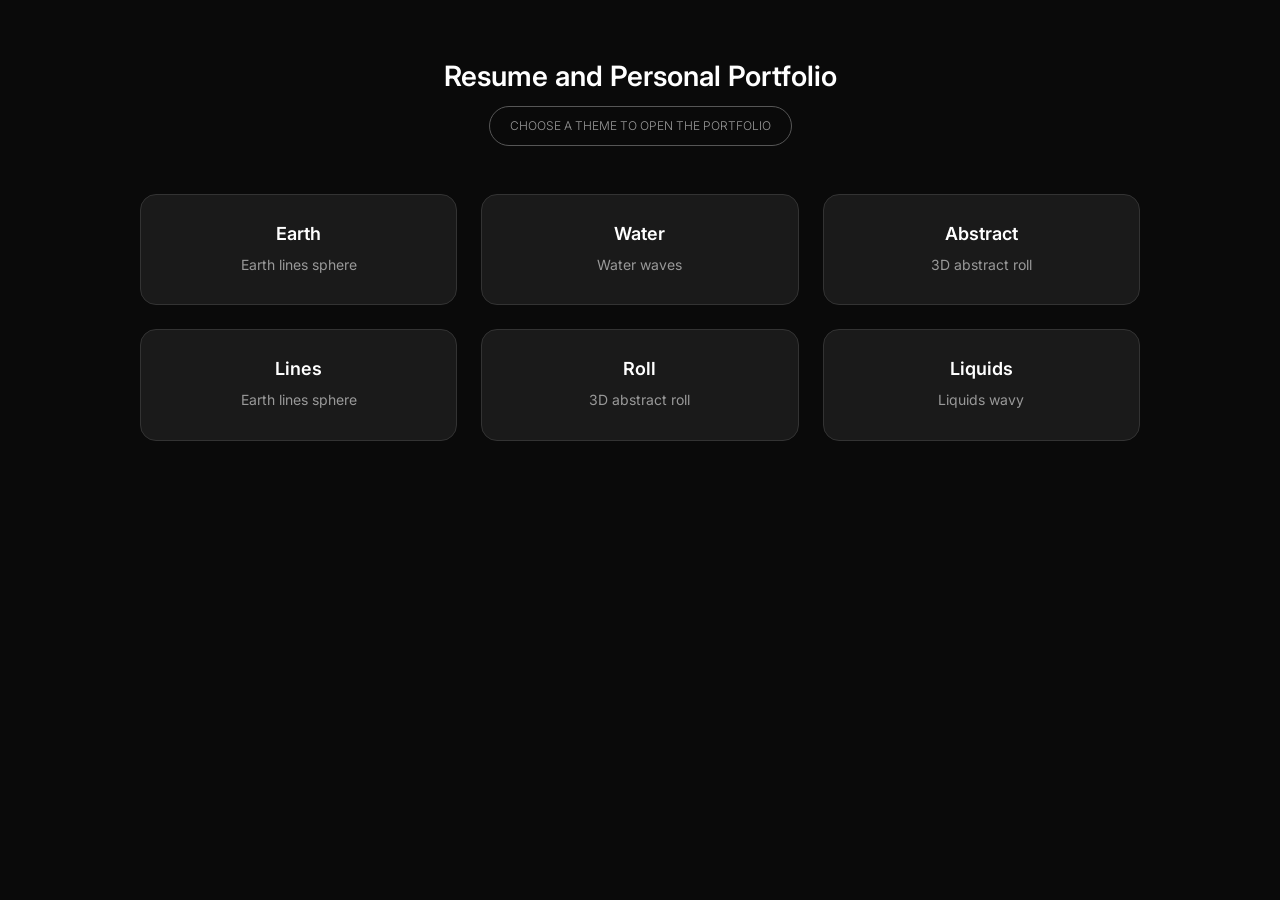
==== commit 28e12912: "Add theme landing page, portfolio with video backgrounds, use images for theme videos Made-with: Cur" ====
--- a/mainfiles/index.html
+++ b/mainfiles/index.html
@@ -4,796 +4,56 @@
     <meta charset="UTF-8">
     <meta http-equiv="X-UA-Compatible" content="IE=edge">
     <meta name="viewport" content="width=device-width, initial-scale=1.0">
-    <title>Ryan Pathirana - Software Engineer</title>
-
+    <title>Ryan Pathirana - Portfolio</title>
     <link rel="icon" type="image/x-icon" href="./assets/images/favicon.png">
-
-
-
-    <!-- Font -->
     <link rel="preconnect" href="https://fonts.googleapis.com">
     <link rel="preconnect" href="https://fonts.gstatic.com" crossorigin>
     <link href="https://fonts.googleapis.com/css2?family=Inter:wght@100;200;300;400;500;600;700;800;900&display=swap" rel="stylesheet">
-
-    <!-- Stylesheet -->
     <link rel="stylesheet" href="https://maxst.icons8.com/vue-static/landings/line-awesome/line-awesome/1.3.0/css/line-awesome.min.css">
     <link href="./assets/css/bootstrap.min.css" rel="stylesheet">
-    <link rel="stylesheet" href="./assets/css/owl.carousel.min.css">
-    <link rel="stylesheet" href="./assets/css/owl.theme.default.min.css">
-    <link rel="stylesheet" href="./assets/css/animate.min.css">
-    <link rel="stylesheet" href="./assets/css/smooth-scrollbar.css">
-    <link rel="stylesheet" href="./assets/css/lightbox.min.css">
-
     <link rel="stylesheet" href="./assets/css/style.css">
-    <link rel="stylesheet" href="./assets/css/responsive.css">
-
+    <style>
+        .landing-page { min-height: 100vh; background: #0a0a0a; color: #fff; padding: 60px 20px; }
+        .landing-page h1 { font-size: 28px; margin-bottom: 12px; font-weight: 600; }
+        .landing-page .subtitle { color: #999; margin-bottom: 48px; }
+        .theme-cards { display: grid; grid-template-columns: repeat(auto-fill, minmax(280px, 1fr)); gap: 24px; max-width: 1000px; margin: 0 auto; }
+        .theme-card { display: block; background: #1a1a1a; border: 1px solid #333; border-radius: 16px; padding: 28px; text-decoration: none; color: #fff; transition: border-color .2s, transform .2s; }
+        .theme-card:hover { border-color: var(--primary_color, #6cbb3c); transform: translateY(-2px); }
+        .theme-card h3 { font-size: 18px; margin-bottom: 8px; font-weight: 600; }
+        .theme-card p { color: #999; font-size: 14px; margin: 0; }
+        .theme-card.main-demo { border-color: var(--primary_color, #6cbb3c); }
+    </style>
 </head>
-<body class="home1-page">
-
-   <!--  <video class="body-overlay" muted autoplay loop>
-        <source src="./assets/images/video1.mp4" type="video/mp4">
-    </video> -->
-
-    <!-- Preloader -->
-    <div class="page-loader">
-        <div class="bounceball"></div>
-    </div>
-
-    <span class="icon-menu">
-        <span class="bar"></span>
-        <span class="bar"></span>
-    </span>
-
-    <!-- Side Menu Bar -->
-    <div class="responsive-sidebar-menu">
-        <div class="overlay"></div>
-        <div class="sidebar-menu-inner">
-            <div class="menu-wrap">
-                <p>Menu</p>
-                <ul class="menu scroll-nav-responsive d-flex">
-                    <li>
-                        <a class="scroll-to" href="#home">
-                            <i class="las la-home"></i> <span>Home</span>
-                        </a>
-                    </li>
-                    <li>
-                        <a class="scroll-to" href="#about">
-                            <i class="lar la-user"></i> <span>About</span>
-                        </a>
-                    </li>
-                    <li>
-                        <a class="scroll-to" href="#resume">
-                            <i class="las la-briefcase"></i> <span>Resume</span>
-                        </a>
-                    </li>
-                    <li>
-                        <a class="scroll-to" href="#services">
-                            <i class="las la-stream"></i> <span>Services</span>
-                        </a>
-                    </li>
-                    <li>
-                        <a class="scroll-to" href="#skills">
-                            <i class="las la-shapes"></i> <span>Skills</span>
-                        </a>
-                    </li>
-                    <li>
-                        <a class="scroll-to" href="#portfolio">
-                            <i class="las la-grip-vertical"></i> <span>Portfolios</span>
-                        </a>
-                    </li>
-                    <li>
-                        <a class="scroll-to" href="#testimonial">
-                            <i class="lar la-comment"></i> <span>Testimonial</span>
-                        </a>
-                    </li>
-                    <li>
-                        <a class="scroll-to" href="#contact">
-                            <i class="las la-envelope"></i> <span>Contact</span>
-                        </a>
-                    </li>
-                </ul>
-            </div>
-
-
-            <div class="sidebar-social">
-                <p>Social</p>
-                <ul class="social-links d-flex align-items-center">
-                    <li>
-                        <a href="https://www.linkedin.com/in/ryan-pathirana" target="_blank" rel="noopener"><i class="lab la-linkedin-in"></i></a>
-                    </li>
-                    <li>
-                        <a href="https://github.com/rpath97" target="_blank" rel="noopener"><i class="lab la-github"></i></a>
-                    </li>
-                    <li>
-                        <a href="https://www.behance.net/pathiranagepathirana" target="_blank" rel="noopener"><i class="lab la-behance"></i></a>
-                    </li>
-                </ul>
-            </div>
+<body class="landing-page">
+    <div class="container text-center">
+        <h1>Resume and Personal Portfolio</h1>
+        <p class="subtitle">Choose a theme to open the portfolio</p>
+        <div class="theme-cards">
+            <a href="portfolio.html?theme=earth" class="theme-card">
+                <h3>Earth</h3>
+                <p>Earth lines sphere</p>
+            </a>
+            <a href="portfolio.html?theme=water" class="theme-card">
+                <h3>Water</h3>
+                <p>Water waves</p>
+            </a>
+            <a href="portfolio.html?theme=abstract" class="theme-card">
+                <h3>Abstract</h3>
+                <p>3D abstract roll</p>
+            </a>
+            <a href="portfolio.html?theme=lines" class="theme-card">
+                <h3>Lines</h3>
+                <p>Earth lines sphere</p>
+            </a>
+            <a href="portfolio.html?theme=roll" class="theme-card">
+                <h3>Roll</h3>
+                <p>3D abstract roll</p>
+            </a>
+            <a href="portfolio.html?theme=liquids" class="theme-card">
+                <h3>Liquids</h3>
+                <p>Liquids wavy</p>
+            </a>
         </div>
     </div>
-
-    <ul class="menu scroll-nav d-flex">
-        <li>
-            <a class="scroll-to" href="#home">
-                <span>Home</span> <i class="las la-home"></i>
-            </a>
-        </li>
-        <li>
-            <a class="scroll-to" href="#about">
-                <span>About</span> <i class="lar la-user"></i>
-            </a>
-        </li>
-        <li>
-            <a class="scroll-to" href="#resume">
-                <span>Resume</span> <i class="las la-briefcase"></i>
-            </a>
-        </li>
-        <li>
-            <a class="scroll-to" href="#services">
-                <span>Services</span> <i class="las la-stream"></i>
-            </a>
-        </li>
-        <li>
-            <a class="scroll-to" href="#skills">
-                <span>Skills</span> <i class="las la-shapes"></i>
-            </a>
-        </li>
-        <li>
-            <a class="scroll-to" href="#portfolio">
-                <span>Portfolios</span> <i class="las la-grip-vertical"></i>
-            </a>
-        </li>
-        <li>
-            <a class="scroll-to" href="#testimonial">
-                <span>Testimonial</span> <i class="lar la-comment"></i>
-            </a>
-        </li>
-        <li>
-            <a class="scroll-to" href="#contact">
-                <span>Contact</span> <i class="las la-envelope"></i>
-            </a>
-        </li>
-    </ul>
-
-    <div class="left-sidebar">
-        <div class="sidebar-header d-flex align-items-center justify-content-between">
-             <img src="./assets/images/logo.png" alt="Ryan"> 
-            <span class="designation">Software Engineer</span>
-        </div>
-        <img class="me" src="./assets/images/me.png" alt="Ryan Pathirana">
-        <h2 class="email">ryan.pathirana@outlook.com</h2>
-        <h2 class="address">Melbourne, VIC, Australia</h2>
-        <p class="copyright">&copy; 2025 Ryan Pathirana. All Rights Reserved</p>
-        <ul class="social-profile d-flex align-items-center flex-wrap justify-content-center">
-            <li>
-                <a href="https://www.linkedin.com/in/ryan-pathirana" target="_blank" rel="noopener" aria-label="LinkedIn"><i class="lab la-linkedin-in"></i></a>
-            </li>
-            <li>
-                <a href="https://github.com/rpath97" target="_blank" rel="noopener" aria-label="GitHub"><i class="lab la-github"></i></a>
-            </li>
-            <li>
-                <a href="https://www.behance.net/pathiranagepathirana" target="_blank" rel="noopener" aria-label="Behance"><i class="lab la-behance"></i></a>
-            </li>
-            <li>
-                <a href="mailto:ryan.pathirana@outlook.com" aria-label="Email"><i class="las la-envelope"></i></a>
-            </li>
-        </ul>
-        <a href="#contact" class="theme-btn">
-            <i class="las la-envelope"></i> Hire Me!
-        </a>
-    </div>
-    <!-- Main Section -->
-    <main class="drake-main">
-        <div id="smooth-wrapper">
-            <div id="smooth-content">
-
-                <div class="left-sidebar">
-                    <div class="sidebar-header d-flex align-items-center justify-content-between">
-                        <!-- <img src="./assets/images/logo.png" alt="Ryan"> -->
-                        <span class="designation">Software Engineer</span>
-                    </div>
-                    <img class="me" src="./assets/images/me.png" alt="Ryan Pathirana">
-                    <h2 class="email">ryan.pathirana@outlook.com</h2>
-                    <h2 class="address">Melbourne, VIC, Australia</h2>
-                    <p class="copyright">&copy; 2025 Ryan Pathirana. All Rights Reserved</p>
-                    <ul class="social-profile d-flex align-items-center flex-wrap justify-content-center">
-                        <li>
-                            <a href="https://www.linkedin.com/in/ryan-pathirana" target="_blank" rel="noopener" aria-label="LinkedIn"><i class="lab la-linkedin-in"></i></a>
-                        </li>
-                        <li>
-                            <a href="https://github.com/rpath97" target="_blank" rel="noopener" aria-label="GitHub"><i class="lab la-github"></i></a>
-                        </li>
-                        <li>
-                            <a href="https://www.behance.net/pathiranagepathirana" target="_blank" rel="noopener" aria-label="Behance"><i class="lab la-behance"></i></a>
-                        </li>
-                        <li>
-                            <a href="mailto:ryan.pathirana@outlook.com" aria-label="Email"><i class="las la-envelope"></i></a>
-                        </li>
-                    </ul>
-                    <a href="#contact" class="theme-btn">
-                        <i class="las la-envelope"></i> Hire Me!
-                    </a>
-                </div>
-
-                <!-- Hero Section -->
-                <section class="hero-section page-section scroll-to-page" id="home">
-
-                    <div class="custom-container">
-                        <div class="hero-content content-width">
-                            <div class="section-header">
-                                <h4 class="subtitle scroll-animation" data-animation="fade_from_bottom">
-                                    <i class="las la-home"></i> Introduce
-                                </h4>
-                                <h1 class="scroll-animation" data-animation="fade_from_bottom">Say Hi from <span>Ryan Pathirana</span>, Software Engineer</h1>
-                            </div>
-                            <p class="scroll-animation" data-animation="fade_from_bottom">Full-stack Software Engineer & Technical Mentor with 3+ years of experience delivering scalable web applications and high-performance UIs. Expert in JavaScript, Java, C#, and React, with a focus on building secure, mobile-responsive production systems.</p>
-                            <a href="#portfolio" 
-                                class="go-to-project-btn scroll-to scroll-animation" 
-                                data-animation="rotate_up">
-                                <img src="./assets/images/round-text.png" alt="Rounded Text">
-                                <i class="las la-arrow-down"></i>
-                            </a>
-        
-                            <div class="facts d-flex">
-                                <div class="left scroll-animation" data-animation="fade_from_left">
-                                    <h1>3+</h1>
-                                    <p>Years of <br>Experience</p>
-                                </div>
-                                <div class="right scroll-animation" data-animation="fade_from_right">
-                                    <h1>Full</h1>
-                                    <p>SDLC from design to <br>cloud deployment</p>
-                                </div>
-                            </div>
-                        </div>
-                    </div>
-                </section>
-        
-                <!-- About Section -->
-                <section class="about-area page-section scroll-to-page" id="about">
-                    <div class="custom-container">
-                        <div class="about-content content-width">
-                            <div class="section-header">
-                                <h4 class="subtitle scroll-animation" data-animation="fade_from_bottom">
-                                    <i class="lar la-user"></i> About
-                                </h4>
-                                <h1 class="scroll-animation" data-animation="fade_from_bottom">Every great product begins with<br>
-                                    an even <span>better story</span></h1>
-                            </div>
-                            <p class="scroll-animation" data-animation="fade_from_bottom">Software Engineer | B.Eng (Hons) and Technical Mentor 
-                                specializing in full-stack architecture and UI/UX. 
-                                I lead high-impact projects including nationwide
-                                 healthcare platforms and mentor the next generation
-                                  of engineers at Monash University.
-                                 I bridge the gap between design and deployment, 
-                                 delivering secure, scalable, and elegantly 
-                                 engineered digital products.</p>
-                        </div>
-                    </div>
-                </section>
-        
-                <!-- Resume Section -->
-                <section class="resume-area page-section scroll-to-page" id="resume">
-                    <div class="custom-container">
-                        <div class="resume-content content-width">
-                            <div class="section-header">
-                                <h4 class="subtitle scroll-animation" data-animation="fade_from_bottom">
-                                    <i class="las la-briefcase"></i> Resume
-                                </h4>
-                                <h1 class="scroll-animation" data-animation="fade_from_bottom">Education & <span>Experience</span></h1>
-                            </div>
-        
-                            <div class="resume-timeline">
-                                <div class="item scroll-animation" data-animation="fade_from_right">
-                                    <span class="date">July 2025 – Present</span>
-                                    <h2>Technical Mentor & Product Owner</h2>
-                                    <p>Monash University | Melbourne, Australia</p>
-                                    <p class="mb-1">FIT3047 & FIT5120: Industry Experience Studio — Product ownership, requirements engineering, stakeholder interviews; mentoring full-stack architecture, OAuth2, Git governance, and production-ready features.</p>
-                                </div>
-                                <div class="item scroll-animation" data-animation="fade_from_right">
-                                    <span class="date">June 2024 – July 2025</span>
-                                    <h2>Software Engineer</h2>
-                                    <p>Hills Health Solution | Melbourne, Australia</p>
-                                    <p class="mb-1">Custom JavaScript bridge (Philips JAPIT) for hospital Smart TVs; cloud-synchronized frontend; privacy protocols; AI chatbot (Python/MySQL); corporate website and payment flow design.</p>
-                                </div>
-                                <div class="item scroll-animation" data-animation="fade_from_right">
-                                    <span class="date">Dec 2022 – May 2024</span>
-                                    <h2>Application Developer</h2>
-                                    <p>Pet Express (International Pet Transport) | Melbourne, Australia</p>
-                                    <p class="mb-1">Full-cycle UI/UX redesign of petexpress.lk with Figma; mobile-responsive HTML5, CSS, Bootstrap; JavaScript/CSS animations; PHP-based maintenance.</p>
-                                </div>
-                                <div class="item scroll-animation" data-animation="fade_from_right">
-                                    <span class="date">2022</span>
-                                    <h2>Bachelor of Software Engineering (Honours)</h2>
-                                    <p>Deakin University | Australia</p>
-                                </div>
-                                <div class="item scroll-animation" data-animation="fade_from_right">
-                                    <span class="date">2019</span>
-                                    <h2>Advance Diploma in Software Engineering</h2>
-                                    <p>Royal Institute University</p>
-                                </div>
-                            </div>
-        
-                        </div>
-                    </div>
-                </section>
-        
-                <!-- Services Section -->
-                <section class="services-area page-section scroll-to-page" id="services">
-                    <div class="custom-container">
-                        <div class="services-content content-width">
-                            <div class="section-header">
-                                <h4 class="subtitle scroll-animation" data-animation="fade_from_bottom">
-                                    <i class="las la-stream"></i> Services
-                                </h4>
-                                <h1 class="scroll-animation" data-animation="fade_from_bottom">My <span>Specializations</span></h1>
-                            </div>
-        
-                            <div class="services-items">
-                                <div class="service-item scroll-animation" data-animation="fade_from_bottom">
-                                    <i class="las la-code"></i>
-                                    <h2>Full-Stack Development</h2>
-                                    <p>Scalable web applications with JavaScript, Java, C#, React, and SQL—from design to cloud deployment.</p>
-                                    <span class="projects">Production systems</span>
-                                </div>
-                                <div class="service-item scroll-animation" data-animation="fade_from_bottom">
-                                    <i class="las la-bezier-curve"></i>
-                                    <h2>UI/UX & Design</h2>
-                                    <p>High-fidelity prototyping and mobile-responsive interfaces with Figma and modern front-end stack.</p>
-                                    <span class="projects">Figma, Bootstrap</span>
-                                </div>
-                                <div class="service-item scroll-animation" data-animation="fade_from_bottom">
-                                    <i class="las la-shield-alt"></i>
-                                    <h2>Security & Architecture</h2>
-                                    <p>OAuth2, RESTful APIs, and robust input validation for secure, production-ready systems.</p>
-                                    <span class="projects">Git, Agile</span>
-                                </div>
-                            </div>
-        
-                        </div>
-                    </div>
-                </section>
-        
-                <!-- Skills Section -->
-                <section class="skills-area page-section scroll-to-page" id="skills">
-                    <div class="custom-container">
-                        <div class="skills-content content-width">
-                            <div class="section-header">
-                                <h4 class="subtitle scroll-animation" data-animation="fade_from_bottom">
-                                    <i class="las la-shapes"></i> my skills
-                                </h4>
-                                <h1 class="scroll-animation" data-animation="fade_from_bottom">My <span>Advantages</span></h1>
-                            </div>
-        
-                            <div class="row skills text-center">
-                                <div class="col-md-3 scroll-animation" data-animation="fade_from_left">
-                                    <div class="skill">
-                                        <div class="skill-inner">
-                                            <img class="figma-logo" src="./assets/images/figma-skill.png" alt="Figma">
-                                            <h1 class="percent">92%</h1>
-                                        </div>
-                                        <p class="name">Figma</p>
-                                    </div>
-                                </div>
-                                <div class="col-md-3 scroll-animation" data-animation="fade_from_bottom">
-                                    <div class="skill">
-                                        <div class="skill-inner">
-                                            <img src="./assets/images/javascript.png" alt="JavaScript">
-                                            <h1 class="percent">85%</h1>
-                                        </div>
-                                        <p class="name">JavaScript</p>
-                                    </div>
-                                </div>
-                                <div class="col-md-3 scroll-animation" data-animation="fade_from_top">
-                                    <div class="skill">
-                                        <div class="skill-inner">
-                                            <img src="./assets/images/python.png" alt="Python">
-                                            <h1 class="percent">85%</h1>
-                                        </div>
-                                        <p class="name">Python</p>
-                                    </div>
-                                </div>
-                                <div class="col-md-3 scroll-animation" data-animation="fade_from_right">
-                                    <div class="skill">
-                                        <div class="skill-inner">
-                                            <img src="./assets/images/react-skill.png" alt="React">
-                                            <h1 class="percent">90%</h1>
-                                        </div>
-                                        <p class="name">React</p>
-                                    </div>
-                                </div>
-                                <div class="col-md-3 scroll-animation" data-animation="fade_from_left">
-                                    <div class="skill">
-                                        <div class="skill-inner">
-                                            <img src="./assets/images/javacsharp.png" alt="Java / C#">
-                                            <h1 class="percent">88%</h1>
-                                        </div>
-                                        <p class="name">Java / C#</p>
-                                    </div>
-                                </div>
-                                <div class="col-md-3 scroll-animation" data-animation="fade_from_bottom">
-                                    <div class="skill">
-                                        <div class="skill-inner">
-                                            <img src="./assets/images/sql.png" alt="SQL">
-                                            <h1 class="percent">85%</h1>
-                                        </div>
-                                        <p class="name">SQL</p>
-                                    </div>
-                                </div>
-                            </div>
-        
-                        </div>
-                    </div>
-                </section>
-        
-                <!-- Portfolio Section -->
-                <section class="portfolio-area page-section scroll-to-page" id="portfolio">
-                    <div class="custom-container">
-                        <div class="portfolio-content content-width">
-                            <div class="section-header">
-                                <h4 class="subtitle scroll-animation" data-animation="fade_from_bottom">
-                                    <i class="las la-grip-vertical"></i> portfolio
-                                </h4>
-                                <h1 class="scroll-animation" data-animation="fade_from_bottom">Featured <span>Projects</span></h1>
-                            </div>
-        
-                            <div class="row portfolio-items">
-                                <div class="col-md-12 scroll-animation" data-animation="fade_from_bottom">
-                                    <div class="portfolio-item portfolio-full">
-                                        <div class="portfolio-item-inner">
-                                            <a href="./assets/images/portfolio1.jpg" data-lightbox="example-1">
-                                                <img src="./assets/images/portfolio1.jpg" alt="Portfolio">
-                                            </a>
-        
-                                            <ul class="portfolio-categories">
-                                                <li>
-                                                    <a href="">Figma</a>
-                                                </li>
-                                                <li>
-                                                    <a href="">Framer</a>
-                                                </li>
-                                                <li>
-                                                    <a href="">WordPress</a>
-                                                </li>
-                                            </ul>
-                                        </div>
-                                        <h2><a href="">Bureau - Architecture Studio Website</a></h2>
-                                    </div>
-                                </div>
-        
-                                <div class="col-md-6 scroll-animation" data-animation="fade_from_left">
-                                    <div class="portfolio-item portfolio-half">
-                                        <div class="portfolio-item-inner">
-                                            <a href="./assets/images/portfolio2.jpg" data-lightbox="example-1">
-                                                <img src="./assets/images/portfolio2.jpg" alt="Portfolio">
-                                            </a>
-
-                                            <img src="./assets/images/portfolio2.jpg" alt="Portfolio">
-        
-                                            <ul class="portfolio-categories">
-                                                <li>
-                                                    <a href="">WordPress</a>
-                                                </li>
-                                                <li>
-                                                    <a href="">Larevel/PHP</a>
-                                                </li>
-                                            </ul>
-                                        </div>
-                                        <h2><a href="">Moonex WordPress Theme</a></h2>
-                                    </div>
-                                </div>
-        
-                                <div class="col-md-6 scroll-animation" data-animation="fade_from_right">
-                                    <div class="portfolio-item portfolio-half">
-                                        <div class="portfolio-item-inner">
-                                            <a href="./assets/images/portfolio3.jpg" data-lightbox="example-1">
-                                                <img src="./assets/images/portfolio3.jpg" alt="Portfolio">
-                                            </a>
-        
-                                            <ul class="portfolio-categories">
-                                                <li>
-                                                    <a href="">Figma</a>
-                                                </li>
-                                                <li>
-                                                    <a href="">Webflow</a>
-                                                </li>
-                                            </ul>
-                                        </div>
-                                        <h2><a href="">Taskly Dashboard</a></h2>
-                                    </div>
-                                </div>
-        
-                                <div class="col-md-12 scroll-animation" data-animation="fade_from_bottom">
-                                    <div class="portfolio-item portfolio-half">
-                                        <div class="portfolio-item-inner">
-                                            <a href="./assets/images/portfolio4.jpg" data-lightbox="example-1">
-                                                <img src="./assets/images/portfolio4.jpg" alt="portfolio">
-                                            </a>
-        
-                                            <ul class="portfolio-categories">
-                                                <li>
-                                                    <a href="">Figma</a>
-                                                </li>
-                                                <li>
-                                                    <a href="">React</a>
-                                                </li>
-                                            </ul>
-                                        </div>
-                                        <h2><a href="">Hinterland - Real Estate Site Redesign</a></h2>
-                                    </div>
-                                </div>
-        
-                                <div class="col-md-12 scroll-animation" data-animation="fade_from_bottom">
-                                    <div class="portfolio-item portfolio-half">
-                                        <div class="portfolio-item-inner">
-                                            <a href="./assets/images/portfolio5.jpg" data-lightbox="example-1">
-                                                <img src="./assets/images/portfolio5.jpg" alt="portfolio">
-                                            </a>
-        
-                                            <ul class="portfolio-categories">
-                                                <li>
-                                                    <a href="">Framer</a>
-                                                </li>
-                                            </ul>
-                                        </div>
-                                        <h2><a href="">Lewis Portfolio Framer Template</a></h2>
-                                    </div>
-                                </div>
-                            </div>
-        
-                        </div>
-                    </div>
-                </section>
-        
-                <!-- Testimonial Section -->
-                <section class="testimonial-area page-section scroll-to-page" id="testimonial">
-                    <div class="custom-container">
-                        <div class="testimonial-content content-width">
-                            <div class="section-header">
-                                <h4 class="subtitle scroll-animation" data-animation="fade_from_bottom">
-                                    <i class="lar la-comment"></i> testimonial
-                                </h4>
-                                <h1 class="scroll-animation" data-animation="fade_from_bottom">Experience & <span>References</span></h1>
-                            </div>
-                            <div class="testimonial-slider-wrap scroll-animation" data-animation="fade_from_bottom">
-                                <div class="owl-carousel testimonial-slider owl-theme">
-                                    <div class="testimonial-item">
-                                        <div class="testimonial-item-inner">
-                                            <div class="author d-flex align-items-center">
-                                                <img src="./assets/images/testimonial-1.jpg" alt="portfolio">
-                                                <div class="right">
-                                                    <h3>Monash University</h3>
-                                                    <p class="designation">Technical Mentor & <span>Product Owner</span></p>
-                                                </div>
-                                            </div>
-                                            <p>“Mentoring undergraduate and postgraduate teams on production-ready features, OAuth2, full-stack architecture, and Git governance for Industry Experience Studio projects.”</p>
-                                            <a href="https://www.monash.edu" target="_blank" rel="noopener" class="project-btn">Monash</a>
-                                        </div>
-                                    </div>
-                                    <div class="testimonial-item">
-                                        <div class="testimonial-item-inner">
-                                            <div class="author d-flex align-items-center">
-                                                <img src="./assets/images/testimonial-2.jpg" alt="portfolio">
-                                                <div class="right">
-                                                    <h3>Hills Health Solution</h3>
-                                                    <p class="designation">Software Engineer <span>Melbourne</span></p>
-                                                </div>
-                                            </div>
-                                            <p>“Full-stack system engineering for hospital Smart TVs, cloud-synchronized frontends, privacy protocols, and AI-powered chatbot—pilot deployment at New Footscray Hospital.”</p>
-                                            <a href="#portfolio" class="project-btn">Projects</a>
-                                        </div>
-                                    </div>
-                                    <div class="testimonial-item">
-                                        <div class="testimonial-item-inner">
-                                            <div class="author d-flex align-items-center">
-                                                <img src="./assets/images/testimonial-3.jpg" alt="portfolio">
-                                                <div class="right">
-                                                    <h3>Pet Express</h3>
-                                                    <p class="designation">Application Developer <span>petexpress.lk</span></p>
-                                                </div>
-                                            </div>
-                                            <p>“Full-cycle UI/UX redesign with Figma; mobile-responsive architecture with HTML5, CSS, Bootstrap; JavaScript animations and PHP-based maintenance for international clients.”</p>
-                                            <a href="#portfolio" class="project-btn">Portfolio</a>
-                                        </div>
-                                    </div>
-                                </div>
-                                <div class="testimonial-footer-nav">
-                                    <div class="testimonial-nav d-flex align-items-center">
-                                        <button class="prev"><i class="las la-angle-left"></i></button>
-                                        <div id="testimonial-slide-count"></div>
-                                        <button class="next"><i class="las la-angle-right"></i></button>
-                                    </div>
-                                </div>
-                            </div>
-                            <div class="clients-logos">
-                                <h4 class="scroll-animation" data-animation="fade_from_bottom">References available upon request</h4>
-                                <div class="row align-items-center">
-                                    <div class="col-md-3 scroll-animation" data-animation="fade_from_left">
-                                        <img src="./assets/images/client-1.png" alt="client">
-                                    </div>
-                                    <div class="col-md-3 scroll-animation" data-animation="fade_from_bottom">
-                                        <img src="./assets/images/client-2.png" alt="client">
-                                    </div>
-                                    <div class="col-md-3 scroll-animation" data-animation="fade_from_top">
-                                        <img src="./assets/images/client-3.png" alt="client">
-                                    </div>
-                                    <div class="col-md-3 scroll-animation" data-animation="fade_from_right">
-                                        <img src="./assets/images/client-4.png" alt="client">
-                                    </div>
-                                    <div class="col-md-3 scroll-animation" data-animation="fade_from_left">
-                                        <img src="./assets/images/client-5.png" alt="client">
-                                    </div>
-                                    <div class="col-md-3 scroll-animation" data-animation="fade_from_bottom">
-                                        <img src="./assets/images/client-6.png" alt="client">
-                                    </div>
-                                    <div class="col-md-3 scroll-animation" data-animation="fade_from_top">
-                                        <img src="./assets/images/client-7.png" alt="client">
-                                    </div>
-                                    <div class="col-md-3 scroll-animation" data-animation="fade_from_right">
-                                        <img src="./assets/images/client-8.png" alt="client">
-                                    </div>
-                                </div>
-                            </div>
-                        </div>
-                    </div>
-                </section>
-                <!-- Pricing Section -->
-                <!--
-                <section class="pricing-area page-section scroll-to-page" id="pricing">
-                    <div class="custom-container">
-                        <div class="pricing-content content-width">
-                            <div class="section-header">
-                                <h4 class="subtitle scroll-animation" data-animation="fade_from_bottom">
-                                    <i class="las la-dollar-sign"></i> pricing
-                                </h4>
-                                <h1 class="scroll-animation" data-animation="fade_from_bottom">My <span>Pricing</span></h1>
-                            </div>
-                            <div class="pricing-table-items">
-                                <div class="row">
-                                    <div class="col-md-6 scroll-animation" data-animation="fade_from_left">
-                                        <div class="pricing-table">
-                                            <div class="pricing-table-header">
-                                                <div class="top d-flex justify-content-between align-items-start">
-                                                    <h4>basic</h4>
-                                                    <p class="text-right">Have design ready to build?<br>
-                                                        or small budget</p>
-                                                </div>
-                                                <h1>$69 <span>/ hour</span></h1>
-                                            </div>
-                                            <ul class="feature-lists">
-                                                <li>Need your wireframe</li>
-                                                <li>Design with Figma, Framer</li>
-                                                <li>Implement with Webflow, React, WordPress, Laravel/PHP</li>
-                                                <li>Remote/Online</li>
-                                                <li>Work in business days, no weekend.</li>
-                                                <li>Support 6 months</li>
-                                            </ul>
-                                            <a href="" class="theme-btn">pick this package</a>
-                                        </div>
-                                    </div>
-                                    <div class="col-md-6 scroll-animation" data-animation="fade_from_right">
-                                        <div class="pricing-table">
-                                            <div class="pricing-table-header">
-                                                <div class="top d-flex justify-content-between align-items-start">
-                                                    <h4>premium</h4>
-                                                    <p class="text-right">Not have any design?<br>
-                                                        Leave its for me</p>
-                                                </div>
-                                                <h1>$129 <span>/ hour</span></h1>
-                                            </div>
-                                            <ul class="feature-lists">
-                                                <li>Don't need wireframe or anything</li>
-                                                <li>Design with Figma, Framer from scratch</li>
-                                                <li>Implement with Webflow, React, WordPress, Laravel/PHP</li>
-                                                <li>Remote/Online</li>
-                                                <li>Work with both weekend</li>
-                                                <li>Support 12 months</li>
-                                                <li>Your project alway be priority</li>
-                                                <li>Customer care gifts</li>
-                                            </ul>
-                                            <a href="" class="theme-btn">pick this package</a>
-                                        </div>
-                                    </div>
-                                </div>
-                                <p class="info scroll-animation" data-animation="fade_from_bottom">
-                                    Don't find any package match with your plan!<br>
-                                    Want to setup a new tailor-made package for only you?. <a href="">Contact Us</a>
-                                </p>
-                            </div>
-                        </div>
-                    </div>
-                </section>
-                -->
-                <!-- Contact Section -->
-                <section class="contact-area page-section scroll-content" id="contact">
-                    <div class="custom-container">
-                        <div class="contact-content content-width">
-                            <div class="section-header">
-                                <h4 class="subtitle scroll-animation" data-animation="fade_from_bottom">
-                                    <i class="las la-envelope"></i> contact
-                                </h4>
-                                <h1 class="scroll-animation" data-animation="fade_from_bottom">Let's Work <span>Together!</span></h1>
-                            </div>
-                            <h3 class="scroll-animation" data-animation="fade_from_bottom"><a href="mailto:ryan.pathirana@outlook.com">ryan.pathirana@outlook.com</a></h3>
-                            <p id="required-msg">* Marked fields are required to fill.</p>
-
-                            <form class="contact-form scroll-animation" data-animation="fade_from_bottom" method="POST" action="mailer.php">
-                                <div class="alert alert-success messenger-box-contact__msg" style="display: none" role="alert">
-                                    Your message was sent successfully.
-                                </div>
-                                <div class="row">
-                                    <div class="col-md-6">
-                                        <div class="input-group">
-                                            <label for="full-name">full Name <sup>*</sup></label>
-                                            <input type="text" name="full-name" id="full-name" placeholder="Your Full Name">
-                                        </div>
-                                    </div>
-                                    <div class="col-md-6">
-                                        <div class="input-group">
-                                            <label for="email">Email <sup>*</sup></label>
-                                            <input type="email" name="email" id="email" placeholder="Your email adress">
-                                        </div>
-                                    </div>
-                                    <div class="col-md-6">
-                                        <div class="input-group">
-                                            <label for="phone-number">phone <span>(optional)</span></label>
-                                            <input type="text" name="phone-number" id="phone-number" placeholder="Your number phone">
-                                        </div>
-                                    </div>
-                                    <div class="col-md-6">
-                                        <div class="input-group">
-                                            <label for="subject">subject <sup>*</sup></label>
-                                            <select name="subject" id="subject">
-                                                <option value="">Select a subject</option>
-                                                <option value="subject1">Subject 1</option>
-                                                <option value="subject2">Subject 2</option>
-                                                <option value="subject3">Subject 3</option>
-                                            </select>
-                                        </div>
-                                    </div>
-                                    <div class="col-md-12">
-                                        <div class="input-group">
-                                            <label for="budget">your budget <span>(optional)</span></label>
-                                            <input type="number" name="budget" id="budget" placeholder="A range budget for your project">
-                                        </div>
-                                    </div>
-                                    <div class="col-md-12">
-                                        <div class="input-group">
-                                            <label for="message">message</label>
-                                            <textarea name="message" id="message" placeholder="Wrire your message here ..."></textarea>
-                                        </div>
-                                    </div>
-                                    <div class="col-md-12">
-                                        <div class="input-group upload-attachment">
-                                            <div>
-                                                <label for="upload-attachment">
-                                                    <i class="las la-cloud-upload-alt"></i> add an attachment
-                                                    <input type="file" name="file" id="upload-attachment">
-                                                </label>
-                                            </div>                                        
-                                        </div>
-                                    </div>
-                                    <div class="col-md-12">
-                                        <div class="input-group submit-btn-wrap">
-                                            <button class="theme-btn" name="submit" type="submit" id="submit-form">send message</button>
-                                        </div>
-                                    </div>
-                                </div>
-                            </form>
-
-                        </div>
-                    </div>
-                </section>
-            </div>
-        </div>
-    </main>
-        <script src="./assets/js/jquery.js"></script>
-    <script src="./assets/js/bootstrap.bundle.min.js"></script>
-    <script src="./assets/js/owl.carousel.js"></script>
-    <script src="./assets/js/gsap.min.js"></script>
-    <script src="./assets/js/ScrollTrigger.min.js"></script>
-    <script src="./assets/js/ScrollToPlugin.min.js"></script>
-    <script src="./assets/js/lightbox.min.js"></script>
-        <script src="./assets/js/main.js"></script>
-    <script src="./assets/js/ajax-form.js"></script>
 </body>
-</html>+</html>
--- a/mainfiles/assets/css/style.css
+++ b/mainfiles/assets/css/style.css
@@ -831,6 +831,34 @@
     object-fit: cover;
     z-index: -1;
 }
+/* Theme background video container (portfolio.html) */
+.bg-video-container {
+    position: fixed;
+    left: 0;
+    top: 0;
+    width: 100%;
+    height: 100%;
+    z-index: -2;
+    pointer-events: none;
+}
+.bg-video-container .body-overlay {
+    position: absolute;
+    left: 0;
+    top: 0;
+    width: 100%;
+    height: 100%;
+    object-fit: cover;
+    z-index: 0;
+}
+.bg-video-overlay {
+    position: absolute;
+    left: 0;
+    top: 0;
+    width: 100%;
+    height: 100%;
+    background: rgba(0, 0, 0, 0.5);
+    z-index: 1;
+}
 .home2-page .body-overlay,
 .home3-page .body-overlay {
     opacity: 0.1;
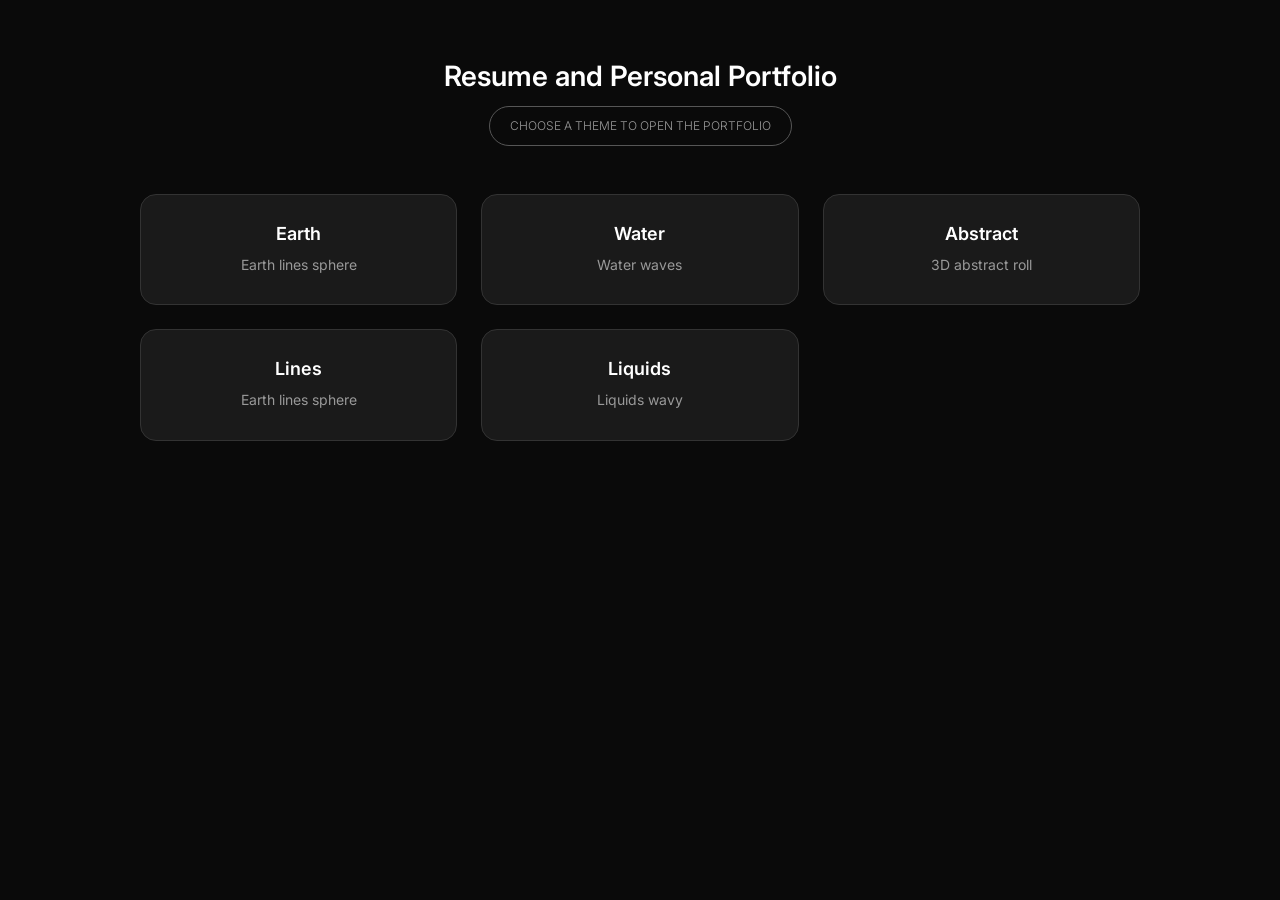
==== commit df9ed07f: "Remove roll theme - only 5 videos (earth, water, abstract, lines, liquids) Made-with: Cursor" ====
--- a/mainfiles/index.html
+++ b/mainfiles/index.html
@@ -45,10 +45,6 @@
                 <h3>Lines</h3>
                 <p>Earth lines sphere</p>
             </a>
-            <a href="portfolio.html?theme=roll" class="theme-card">
-                <h3>Roll</h3>
-                <p>3D abstract roll</p>
-            </a>
             <a href="portfolio.html?theme=liquids" class="theme-card">
                 <h3>Liquids</h3>
                 <p>Liquids wavy</p>
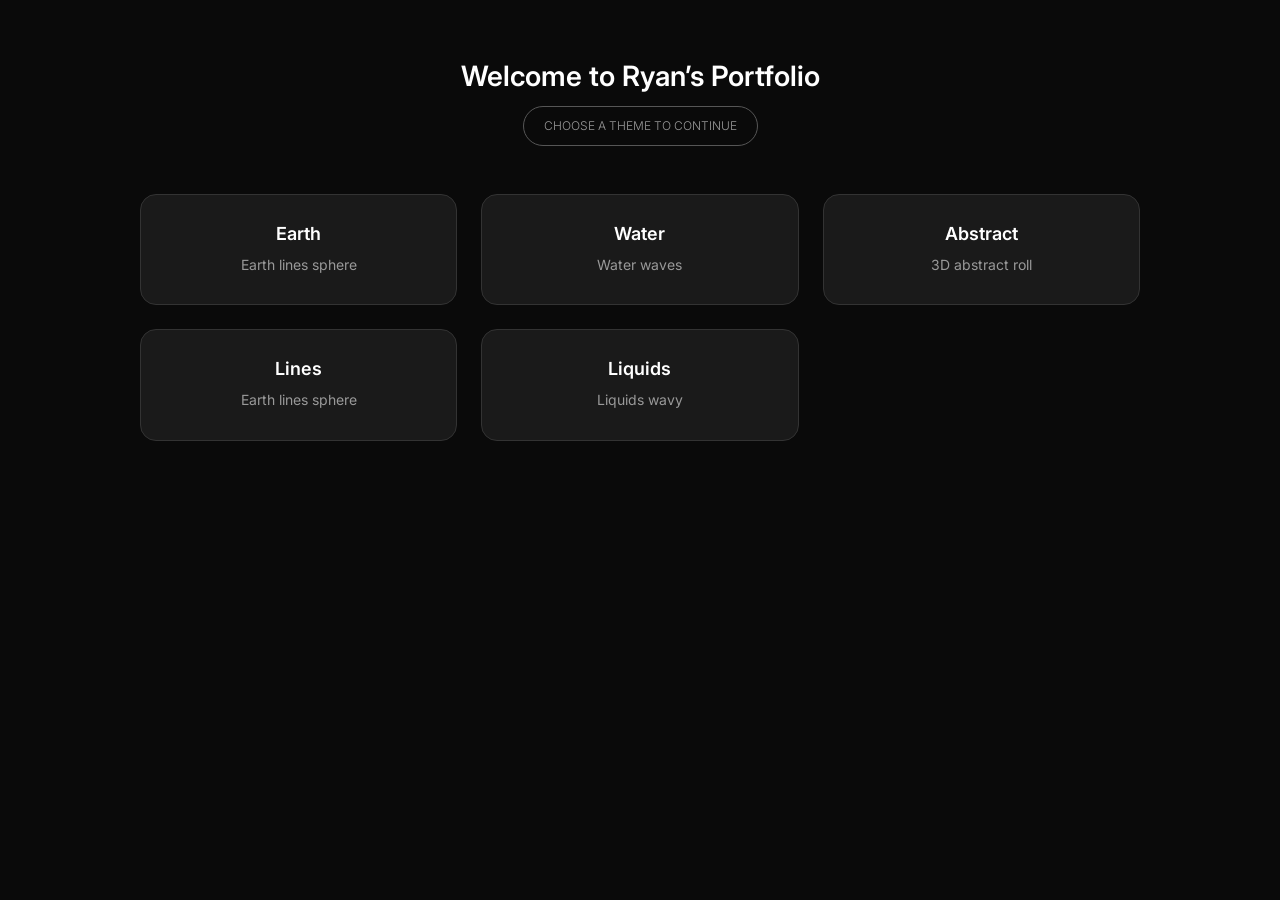
==== commit 93d4c270: "Personalize theme selection welcome text" ====
--- a/mainfiles/index.html
+++ b/mainfiles/index.html
@@ -5,7 +5,7 @@
     <meta http-equiv="X-UA-Compatible" content="IE=edge">
     <meta name="viewport" content="width=device-width, initial-scale=1.0">
     <title>Ryan Pathirana - Portfolio</title>
-    <link rel="icon" type="image/x-icon" href="./assets/images/favicon.png">
+    <link rel="icon" type="image/png" href="./assets/images/logo.png">
     <link rel="preconnect" href="https://fonts.googleapis.com">
     <link rel="preconnect" href="https://fonts.gstatic.com" crossorigin>
     <link href="https://fonts.googleapis.com/css2?family=Inter:wght@100;200;300;400;500;600;700;800;900&display=swap" rel="stylesheet">
@@ -26,8 +26,8 @@
 </head>
 <body class="landing-page">
     <div class="container text-center">
-        <h1>Resume and Personal Portfolio</h1>
-        <p class="subtitle">Choose a theme to open the portfolio</p>
+        <h1>Welcome to Ryan’s Portfolio</h1>
+        <p class="subtitle">Choose a theme to continue</p>
         <div class="theme-cards">
             <a href="portfolio.html?theme=earth" class="theme-card">
                 <h3>Earth</h3>
--- a/mainfiles/assets/css/style.css
+++ b/mainfiles/assets/css/style.css
@@ -695,6 +695,9 @@
     text-align: center;
     font-weight: 300;
 }
+.left-sidebar .email {
+    font-size: 20px;
+}
 .left-sidebar .address {
     margin-bottom: 30px;
 }
@@ -1028,6 +1031,25 @@
 .skills .skill .skill-inner img {
     display: block;
     margin: auto auto 29px auto;
+}
+.skills .skill .skill-inner .skill-mark {
+    display: flex;
+    align-items: center;
+    justify-content: center;
+    width: 64px;
+    height: 64px;
+    margin: 0 auto 29px auto;
+    border-radius: 14px;
+    background: #f4f4f4;
+    color: #151515;
+    font-size: 22px;
+    font-weight: 800;
+    letter-spacing: -0.5px;
+}
+.skills .skill .skill-inner .skill-mark-wide {
+    width: auto;
+    min-width: 86px;
+    padding: 0 10px;
 }
 .skills .skill .skill-inner h1 {
     font-size: 30px;
@@ -2016,3 +2038,10 @@
     object-fit: contain;
 }
 
+/* JavaScript logo sizing in My Advantages */
+.skills .skill-inner img.js-logo {
+    width: 41px;
+    height: 60px;
+    object-fit: contain;
+}
+
